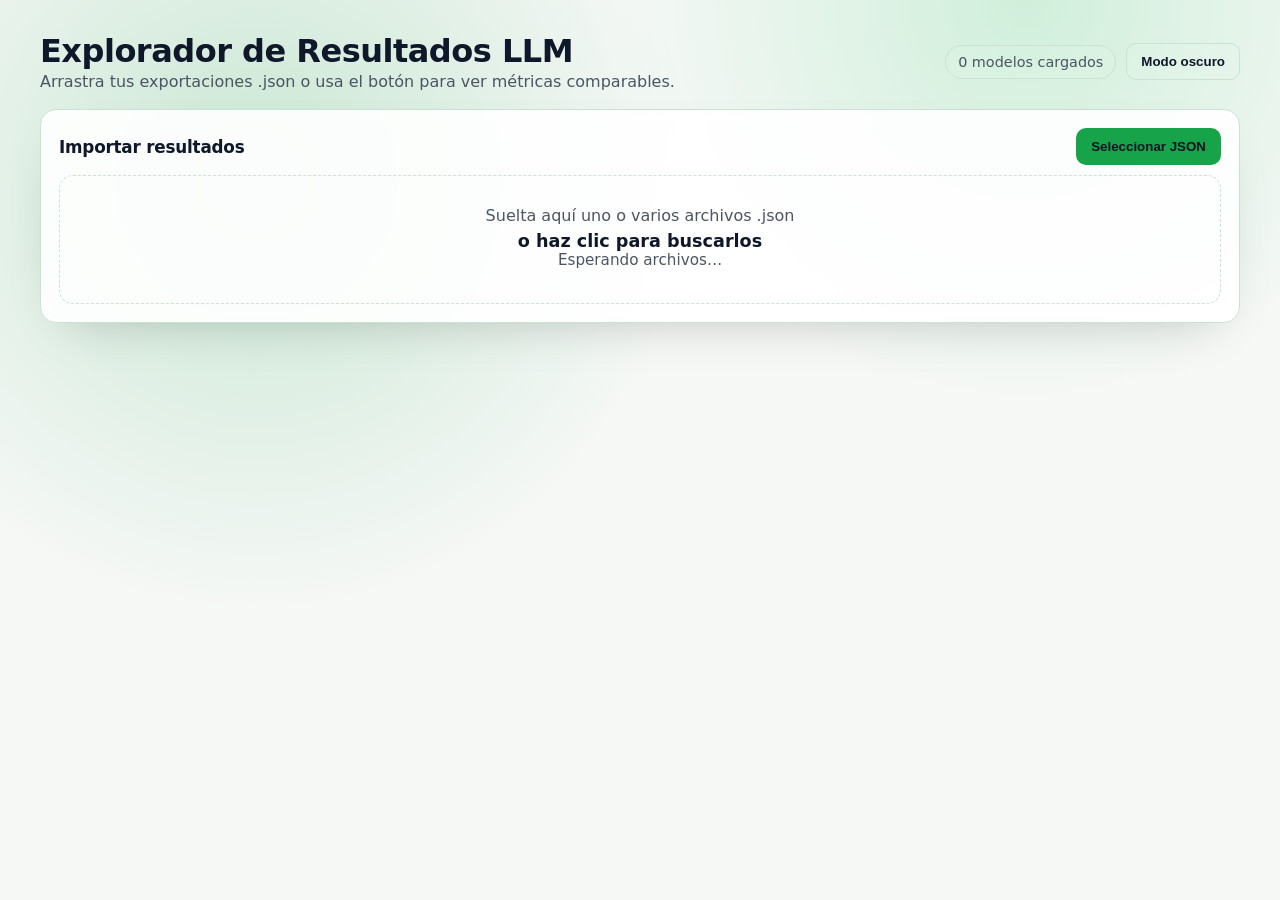
==== index.html @ f01098ad "Added webpage with basic diagrams" ====
<!DOCTYPE html>
<html lang="es">
<head>
    <meta charset="UTF-8">
    <meta name="viewport" content="width=device-width, initial-scale=1.0">
    <title>Explorador de Resultados LLM</title>
    <style>
        :root {
            /* Light mode (default) */
            --bg: #f6f8f6;
            --panel: rgba(255, 255, 255, 0.9);
            --border: #c9e2d2;
            --muted: #4b5563;
            --text: #0f172a;
            --accent: #16a34a;
            --accent-2: #22c55e;
            --card-1: linear-gradient(135deg, #16a34a 0%, #22c55e 100%);
            --card-2: linear-gradient(135deg, #0ea5e9 0%, #2563eb 100%);
            --card-3: linear-gradient(135deg, #f97316 0%, #ea580c 100%);
            --card-4: linear-gradient(135deg, #8b5cf6 0%, #6d28d9 100%);
            --shadow: 0 20px 50px -28px rgba(0,0,0,0.25);
        }

        body[data-theme="dark"] {
            --bg: #0b1224;
            --panel: rgba(17, 24, 39, 0.8);
            --border: #24304a;
            --muted: #94a3b8;
            --text: #e2e8f0;
            --accent: #22c55e;
            --accent-2: #166534;
            --card-1: linear-gradient(135deg, #166534 0%, #22c55e 100%);
            --card-2: linear-gradient(135deg, #16a34a 0%, #0f5132 100%);
            --card-3: linear-gradient(135deg, #ea580c 0%, #c2410c 100%);
            --card-4: linear-gradient(135deg, #8b5cf6 0%, #6d28d9 100%);
            --shadow: 0 20px 50px -28px rgba(0,0,0,0.8);
        }

        * { box-sizing: border-box; }

        body {
            margin: 0;
            font-family: "Inter", "Segoe UI", system-ui, -apple-system, sans-serif;
            background: radial-gradient(circle at 20% 20%, color-mix(in srgb, var(--accent) 20%, transparent), transparent 35%),
                        radial-gradient(circle at 80% 0%, color-mix(in srgb, var(--accent-2) 18%, transparent), transparent 30%),
                        var(--bg);
            color: var(--text);
            min-height: 100vh;
            padding: 32px 18px 48px;
            }

        .layout { max-width: 1200px; margin: 0 auto; }
        header { display: flex; align-items: center; justify-content: space-between; gap: 16px; flex-wrap: wrap; margin-bottom: 18px; }
        header h1 { margin: 0; font-weight: 700; letter-spacing: -0.5px; }
        header p { margin: 2px 0 0; color: var(--muted); }

        .pill {
            padding: 8px 12px;
            border-radius: 999px;
            border: 1px solid var(--border);
            background: rgba(255,255,255,0.04);
            color: var(--muted);
            font-size: 0.9rem;
        }

        .panel {
            background: var(--panel);
            border: 1px solid var(--border);
            border-radius: 16px;
            padding: 18px;
            box-shadow: var(--shadow);
            backdrop-filter: blur(6px);
        }

        #drop-zone {
            position: relative;
            border: 1.5px dashed var(--border);
            border-radius: 14px;
            padding: 30px;
            text-align: center;
            transition: all 0.2s ease;
            cursor: pointer;
            background: rgba(255, 255, 255, 0.02);
        }

        #drop-zone.dragover {
            border-color: var(--accent);
            background: color-mix(in srgb, var(--accent) 18%, transparent);
            transform: translateY(-1px);
        }

        .drop-text { font-size: 1rem; color: var(--muted); margin: 0; }
        .drop-title { margin: 6px 0 0; font-size: 1.1rem; font-weight: 600; }

        .actions { display: flex; gap: 10px; align-items: center; flex-wrap: wrap; }
        .btn {
            border: 1px solid var(--border);
            background: rgba(255,255,255,0.04);
            color: var(--text);
            padding: 10px 14px;
            border-radius: 10px;
            cursor: pointer;
            transition: all 0.2s ease;
            font-weight: 600;
        }
        .btn:hover { border-color: var(--accent); color: var(--accent); }
        .btn-primary {
            background: var(--accent);
            color: #0b1224;
            border: 1px solid transparent;
        }
        .btn-primary:hover {
            filter: brightness(0.96);
            color: #0b1224;
            border-color: var(--accent);
        }

        .grid {
            display: grid;
            gap: 12px;
            grid-template-columns: repeat(auto-fit, minmax(220px, 1fr));
            margin-bottom: 14px;
        }

        .metric-card {
            border-radius: 12px;
            padding: 14px 16px;
            color: #0b1224;
            min-height: 90px;
            display: flex;
            flex-direction: column;
            justify-content: space-between;
        }
        .metric-card small { opacity: 0.85; font-weight: 600; letter-spacing: 0.2px; }
        .metric-card .value { font-size: 1.6rem; font-weight: 800; margin-top: 4px; }

        .panel-heading { display: flex; align-items: center; justify-content: space-between; gap: 10px; margin-bottom: 10px; }
        .panel-heading h3 { margin: 0; font-size: 1.05rem; letter-spacing: -0.2px; }

        .status { min-height: 22px; color: var(--muted); font-size: 0.95rem; }
        .tag { color: var(--muted); font-size: 0.9rem; }

        #chart {
            margin-top: 6px;
            display: grid;
            gap: 10px;
        }

        .bar {
            background: rgba(255,255,255,0.04);
            border: 1px solid var(--border);
            border-radius: 10px;
            padding: 10px;
        }
        .bar-label { display: flex; justify-content: space-between; align-items: center; margin-bottom: 6px; font-weight: 600; }
        .bar-label small { color: var(--muted); font-weight: 500; }
        .bar-track {
            background: rgba(255, 255, 255, 0.06);
            height: 12px;
            border-radius: 999px;
            overflow: hidden;
        }
        .bar-fill {
            height: 100%;
            border-radius: 999px;
            background: linear-gradient(90deg, var(--accent), var(--accent-2));
            width: 0;
            transition: width 0.3s ease;
        }

        /* Radar visuals */
        #radar-canvas {
            width: 100%;
            height: auto;
            display: block;
            border-radius: 10px;
            border: 1px solid var(--border);
            background: rgba(255,255,255,0.02);
        }
        .legend {
            display: flex;
            flex-wrap: wrap;
            gap: 8px 12px;
            margin-top: 8px;
            color: var(--muted);
        }
        .legend-item {
            display: inline-flex;
            align-items: center;
            gap: 6px;
            font-size: 0.9rem;
        }
        .legend-swatch {
            width: 14px;
            height: 14px;
            border-radius: 4px;
            border: 1px solid var(--border);
        }

        @media (max-width: 900px) {
            #compare-wrapper { grid-template-columns: 1fr; }
        }

        table { width: 100%; border-collapse: collapse; margin-top: 8px; }
        thead { color: var(--muted); font-size: 0.9rem; letter-spacing: 0.3px; }
        th, td { padding: 12px 10px; border-bottom: 1px solid var(--border); }
        tbody tr:hover { background: rgba(255,255,255,0.03); }
        td strong { display: block; }
        .file-name { color: var(--muted); font-size: 0.85rem; }
        .badge {
            display: inline-flex;
            align-items: center;
            gap: 6px;
            padding: 6px 8px;
            border-radius: 8px;
            background: rgba(255,255,255,0.06);
            border: 1px solid var(--border);
            color: var(--text);
            font-size: 0.9rem;
        }

        @media (max-width: 800px) {
            header { flex-direction: column; align-items: flex-start; }
            .panel-heading { flex-direction: column; align-items: flex-start; }
        }
    </style>
</head>
<body data-theme="light">
    <div class="layout">
        <header>
            <div>
                <h1>Explorador de Resultados LLM</h1>
                <p>Arrastra tus exportaciones .json o usa el botón para ver métricas comparables.</p>
            </div>
            <div class="actions">
                <div class="pill" id="model-count">0 modelos cargados</div>
                <button class="btn" id="theme-toggle" aria-pressed="false">Modo oscuro</button>
            </div>
        </header>

        <div class="panel" id="uploader">
            <div class="panel-heading">
                <h3>Importar resultados</h3>
                <div class="actions">
                    <button class="btn-primary btn" id="open-picker">Seleccionar JSON</button>
                    <input type="file" id="file-input" accept=".json" multiple style="display:none;">
                </div>
            </div>
            <div id="drop-zone">
                <p class="drop-text">Suelta aquí uno o varios archivos .json</p>
                <p class="drop-title">o haz clic para buscarlos</p>
                <div class="status" id="status">Esperando archivos…</div>
            </div>
        </div>

        <div class="grid" id="cards" style="display:none;">
            <div class="metric-card" style="background: var(--card-1);">
                <small>Velocidad media (tokens/s)</small>
                <div class="value" id="speed-card">0</div>
            </div>
            <div class="metric-card" style="background: var(--card-2);">
                <small>Energía por token (mW)</small>
                <div class="value" id="energy-card">0</div>
            </div>
            <div class="metric-card" style="background: var(--card-3);">
                <small>Score de calidad</small>
                <div class="value" id="quality-card">0</div>
            </div>
            <div class="metric-card" style="background: var(--card-4);">
                <small>CO₂ total (g)</small>
                <div class="value" id="co2-card">0</div>
            </div>
        </div>

        <div class="panel" id="radar-panel" style="display:none; margin-top: 14px;">
            <div class="panel-heading">
                <h3>Radar de métricas</h3>
                <span class="tag">Velocidad, calidad, energía, TTFT y CO₂ normalizados</span>
            </div>
            <canvas id="radar-canvas"></canvas>
            <div class="legend" id="radar-legend"></div>
        </div>

        <div class="panel" id="chart-panel" style="display:none; margin-top: 14px;">
            <div class="panel-heading">
                <h3>Comparativa rápida</h3>
                <div>
                    <label class="tag" for="metric-select">Métrica</label>
                    <select id="metric-select" class="btn">
                        <option value="tps">Tokens por segundo</option>
                        <option value="eval">Score de calidad</option>
                        <option value="wpt">mW por token</option>
                        <option value="ttft">Tiempo al primer token</option>
                    </select>
                </div>
            </div>
            <div id="chart"></div>
        </div>


        <div class="panel" id="table-panel" style="display:none; margin-top: 14px;">
            <div class="panel-heading">
                <h3>Tabla de modelos</h3>
                <span class="tag" id="table-hint">Ordenados por velocidad</span>
            </div>
            <div style="overflow-x:auto;">
                <table>
                    <thead>
                        <tr>
                            <th>Modelo</th>
                            <th>Velocidad</th>
                            <th>Energía</th>
                            <th>Calidad</th>
                            <th>CO₂</th>
                        </tr>
                    </thead>
                    <tbody id="table-body"></tbody>
                </table>
            </div>
        </div>
    </div>

    <script>
        const state = {
            models: [],
            seen: new Set()
        };

        const themeToggle = document.getElementById("theme-toggle");
        const dropZone = document.getElementById("drop-zone");
        const fileInput = document.getElementById("file-input");
        const status = document.getElementById("status");
        const modelCount = document.getElementById("model-count");
        const chartPanel = document.getElementById("chart-panel");
        const tablePanel = document.getElementById("table-panel");
        const radarPanel = document.getElementById("radar-panel");
        const radarCanvas = document.getElementById("radar-canvas");
        const radarLegend = document.getElementById("radar-legend");
        const cards = document.getElementById("cards");

        const speedCard = document.getElementById("speed-card");
        const energyCard = document.getElementById("energy-card");
        const qualityCard = document.getElementById("quality-card");
        const co2Card = document.getElementById("co2-card");

        const THEME_KEY = "results_viewer_theme";

        document.getElementById("open-picker").addEventListener("click", () => fileInput.click());
        document.getElementById("metric-select").addEventListener("change", () => renderChart());
        themeToggle.addEventListener("click", () => {
            const current = document.body.getAttribute("data-theme") || "light";
            const next = current === "dark" ? "light" : "dark";
            setTheme(next);
        });

        initializeTheme();

        fileInput.addEventListener("change", (e) => handleFiles([...e.target.files]));

        ["dragenter", "dragover"].forEach(evt => {
            dropZone.addEventListener(evt, (e) => {
                e.preventDefault();
                e.stopPropagation();
                dropZone.classList.add("dragover");
            });
        });
        ["dragleave", "drop"].forEach(evt => {
            dropZone.addEventListener(evt, (e) => {
                e.preventDefault();
                e.stopPropagation();
                dropZone.classList.remove("dragover");
            });
        });
        dropZone.addEventListener("drop", (e) => {
            const files = [...e.dataTransfer.files].filter(f => f.name.toLowerCase().endsWith(".json"));
            handleFiles(files);
        });
        dropZone.addEventListener("click", () => fileInput.click());

        function initializeTheme() {
            const stored = localStorage.getItem(THEME_KEY);
            setTheme(stored || "light");
        }

        function setTheme(theme) {
            document.body.setAttribute("data-theme", theme);
            localStorage.setItem(THEME_KEY, theme);
            const dark = theme === "dark";
            themeToggle.textContent = dark ? "Modo claro" : "Modo oscuro";
            themeToggle.setAttribute("aria-pressed", dark ? "true" : "false");
        }

        function handleFiles(files) {
            if (!files.length) {
                status.textContent = "No se detectaron archivos .json.";
                return;
            }
            status.textContent = `Procesando ${files.length} archivo(s)…`;
            files.forEach(file => {
                const reader = new FileReader();
                reader.onload = (e) => {
                    ingestContent(e.target.result, file.name);
                    finalizeRender();
                };
                reader.onerror = () => status.textContent = `No pude leer ${file.name}`;
                reader.readAsText(file);
            });
        }

        function ingestContent(text, filename) {
            if (state.seen.has(filename)) return;
            try {
                const parsed = JSON.parse(text);
                if (!parsed.payload || !parsed.payload.metrics) throw new Error("Formato sin payload.metrics");
                const metrics = parsed.payload.metrics;
                const info = parsed.payload.run_info || {};

                const record = {
                    model: info.model || filename.replace(".json", ""),
                    filename,
                    disciplines: info.disciplines || [],
                    scores: metrics.evaluation_scores || [],
                    speed: mean(metrics.tokens_per_second),
                    wpt: mean(metrics.w_per_token) * 1000, // pasar a mW
                    eval: mean(metrics.evaluation_scores),
                    ttft: mean(metrics.ttft),
                    co2: sum(metrics.co2e_g_total),
                    raw: parsed
                };

                state.models.push(record);
                state.seen.add(filename);
            } catch (err) {
                console.error(`Error en ${filename}:`, err);
            }
        }

        function finalizeRender() {
            if (!state.models.length) return;
            state.models.sort((a, b) => b.speed - a.speed);
            renderSummary();
            renderChart();
            renderRadarChart();
            renderTable();
            modelCount.textContent = `${state.models.length} modelo(s) cargado(s)`;
            status.textContent = "Listo. Puedes añadir más archivos si quieres.";
            radarPanel.style.display = "block";
            chartPanel.style.display = "block";
            tablePanel.style.display = "block";
            cards.style.display = "grid";
        }

        function renderSummary() {
            const total = state.models.length;
            const speedAvg = average(state.models.map(m => m.speed));
            const wptAvg = average(state.models.map(m => m.wpt));
            const evalAvg = average(state.models.map(m => m.eval));
            const co2Total = state.models.reduce((acc, m) => acc + (m.co2 || 0), 0);

            speedCard.textContent = speedAvg.toFixed(2);
            energyCard.textContent = wptAvg.toFixed(2);
            qualityCard.textContent = evalAvg.toFixed(2);
            co2Card.textContent = co2Total.toFixed(2);
        }

        function renderChart() {
            const metric = document.getElementById("metric-select").value;
            const chart = document.getElementById("chart");
            chart.innerHTML = "";
            if (!state.models.length) return;

            const mapKey = {
                tps: { label: "tokens/s", key: "speed" },
                eval: { label: "score", key: "eval" },
                wpt: { label: "mW/token", key: "wpt" },
                ttft: { label: "s", key: "ttft", invert: true }
            }[metric];

            const values = state.models.map(m => m[mapKey.key] || 0);
            const max = Math.max(...values, 1);

            state.models.forEach((m) => {
                const value = m[mapKey.key] || 0;
                const bar = document.createElement("div");
                bar.className = "bar";

                const label = document.createElement("div");
                label.className = "bar-label";
                label.innerHTML = `<span>${m.model}</span><small>${value.toFixed(2)} ${mapKey.label}</small>`;

                const track = document.createElement("div");
                track.className = "bar-track";
                const fill = document.createElement("div");
                fill.className = "bar-fill";

                const pct = mapKey.invert ? (1 - value / max) * 100 : (value / max) * 100;
                fill.style.width = `${Math.max(6, Math.min(100, pct))}%`;

                track.appendChild(fill);
                bar.appendChild(label);
                bar.appendChild(track);
                chart.appendChild(bar);
            });
        }

        function renderRadarChart() {
            radarLegend.innerHTML = "";
            const topN = [...state.models].sort((a, b) => (b.eval || 0) - (a.eval || 0)).slice(0, 6);
            if (!topN.length) return;

            const metrics = [
                { key: "speed", label: "Velocidad", better: "high" },
                { key: "eval", label: "Calidad", better: "high" },
                { key: "wpt", label: "Energía", better: "low" },
                { key: "ttft", label: "TTFT", better: "low" },
                { key: "co2", label: "CO₂", better: "low" }
            ];

            const axes = metrics.map(m => m.label);

            const axisRanges = {};
            metrics.forEach(m => {
                const values = topN.map(model => model[m.key] ?? 0);
                const min = Math.min(...values, 0);
                const max = Math.max(...values, 1);
                axisRanges[m.key] = { min, max };
            });

            const dpr = window.devicePixelRatio || 1;
            const size = 420;
            const center = size / 2;
            const radius = size * 0.36;
            const angleStep = (Math.PI * 2) / axes.length;

            radarCanvas.width = size * dpr;
            radarCanvas.height = size * dpr;
            radarCanvas.style.width = `${size}px`;
            radarCanvas.style.height = `${size}px`;
            const ctx = radarCanvas.getContext("2d");
            ctx.scale(dpr, dpr);
            ctx.clearRect(0, 0, size, size);
            ctx.font = "12px 'Inter', 'Segoe UI', sans-serif";
            ctx.textBaseline = "middle";

            const gridColor = getComputedStyle(document.body).getPropertyValue("--border") || "#e5e7eb";
            ctx.strokeStyle = gridColor;
            ctx.fillStyle = "transparent";

            // grid rings
            [0.25, 0.5, 0.75, 1].forEach(f => {
                ctx.beginPath();
                ctx.arc(center, center, radius * f, 0, Math.PI * 2);
                ctx.stroke();
            });

            // axis labels
            ctx.fillStyle = getComputedStyle(document.body).getPropertyValue("--muted") || "#6b7280";
            axes.forEach((axis, i) => {
                const angle = -Math.PI / 2 + i * angleStep;
                const x = center + Math.cos(angle) * (radius + 18);
                const y = center + Math.sin(angle) * (radius + 18);
                ctx.textAlign = x > center ? "left" : x < center ? "right" : "center";
                ctx.fillText(axis, x, y);
            });

            const palette = ["#22c55e","#16a34a","#0ea5e9","#f59e0b","#a855f7","#ef4444"];

            topN.forEach((model, idx) => {
                const color = palette[idx % palette.length];
                const points = metrics.map((metric, i) => {
                    const val = model[metric.key] ?? 0;
                    const range = axisRanges[metric.key];
                    const safeRange = (range.max - range.min) || 1;
                    const raw = (val - range.min) / safeRange;
                    const score = metric.better === "low" ? 1 - raw : raw;
                    const norm = Math.min(1, Math.max(0, score));
                    const angle = -Math.PI / 2 + i * angleStep;
                    return {
                        x: center + Math.cos(angle) * radius * norm,
                        y: center + Math.sin(angle) * radius * norm
                    };
                });

                ctx.beginPath();
                points.forEach((p, i) => {
                    if (i === 0) ctx.moveTo(p.x, p.y);
                    else ctx.lineTo(p.x, p.y);
                });
                ctx.closePath();
                ctx.strokeStyle = color;
                ctx.lineWidth = 2;
                ctx.stroke();

                ctx.fillStyle = color + "22";
                ctx.fill();

                ctx.fillStyle = color;
                points.forEach(p => {
                    ctx.beginPath();
                    ctx.arc(p.x, p.y, 3, 0, Math.PI * 2);
                    ctx.fill();
                });

                const item = document.createElement("div");
                item.className = "legend-item";
                item.innerHTML = `<span class="legend-swatch" style="background:${color};"></span>${model.model}`;
                radarLegend.appendChild(item);
            });
        }

        function renderTable() {
            const tbody = document.getElementById("table-body");
            tbody.innerHTML = "";
            state.models.forEach(m => {
                const tr = document.createElement("tr");
                tr.innerHTML = `
                    <td><strong>${m.model}</strong><span class="file-name">${m.filename}</span></td>
                    <td>${m.speed.toFixed(2)} <span class="tag">tokens/s</span></td>
                    <td>${m.wpt.toFixed(2)} <span class="tag">mW/token</span></td>
                    <td>${m.eval.toFixed(2)} <span class="tag">score</span></td>
                    <td>${m.co2.toFixed(2)} <span class="tag">g</span></td>
                `;
                tbody.appendChild(tr);
            });
        }

        function mean(arr) {
            const flat = flatten(arr);
            if (!flat.length) return 0;
            const total = flat.reduce((acc, v) => acc + (Number(v) || 0), 0);
            return total / flat.length;
        }

        function sum(arr) {
            return flatten(arr).reduce((acc, v) => acc + (Number(v) || 0), 0);
        }

        function average(arr) {
            if (!arr.length) return 0;
            const total = arr.reduce((acc, v) => acc + (Number(v) || 0), 0);
            return total / arr.length;
        }

        function stdDev(arr) {
            const vals = arr.map(Number).filter(v => Number.isFinite(v));
            if (vals.length === 0) return 0;
            const meanVal = vals.reduce((a, b) => a + b, 0) / vals.length;
            const variance = vals.reduce((a, b) => a + Math.pow(b - meanVal, 2), 0) / vals.length;
            return Math.sqrt(variance);
        }

        function flatten(value) {
            if (!Array.isArray(value)) return [];
            return value.flat(Infinity).filter(v => typeof v === "number");
        }

    </script>
</body>
</html>
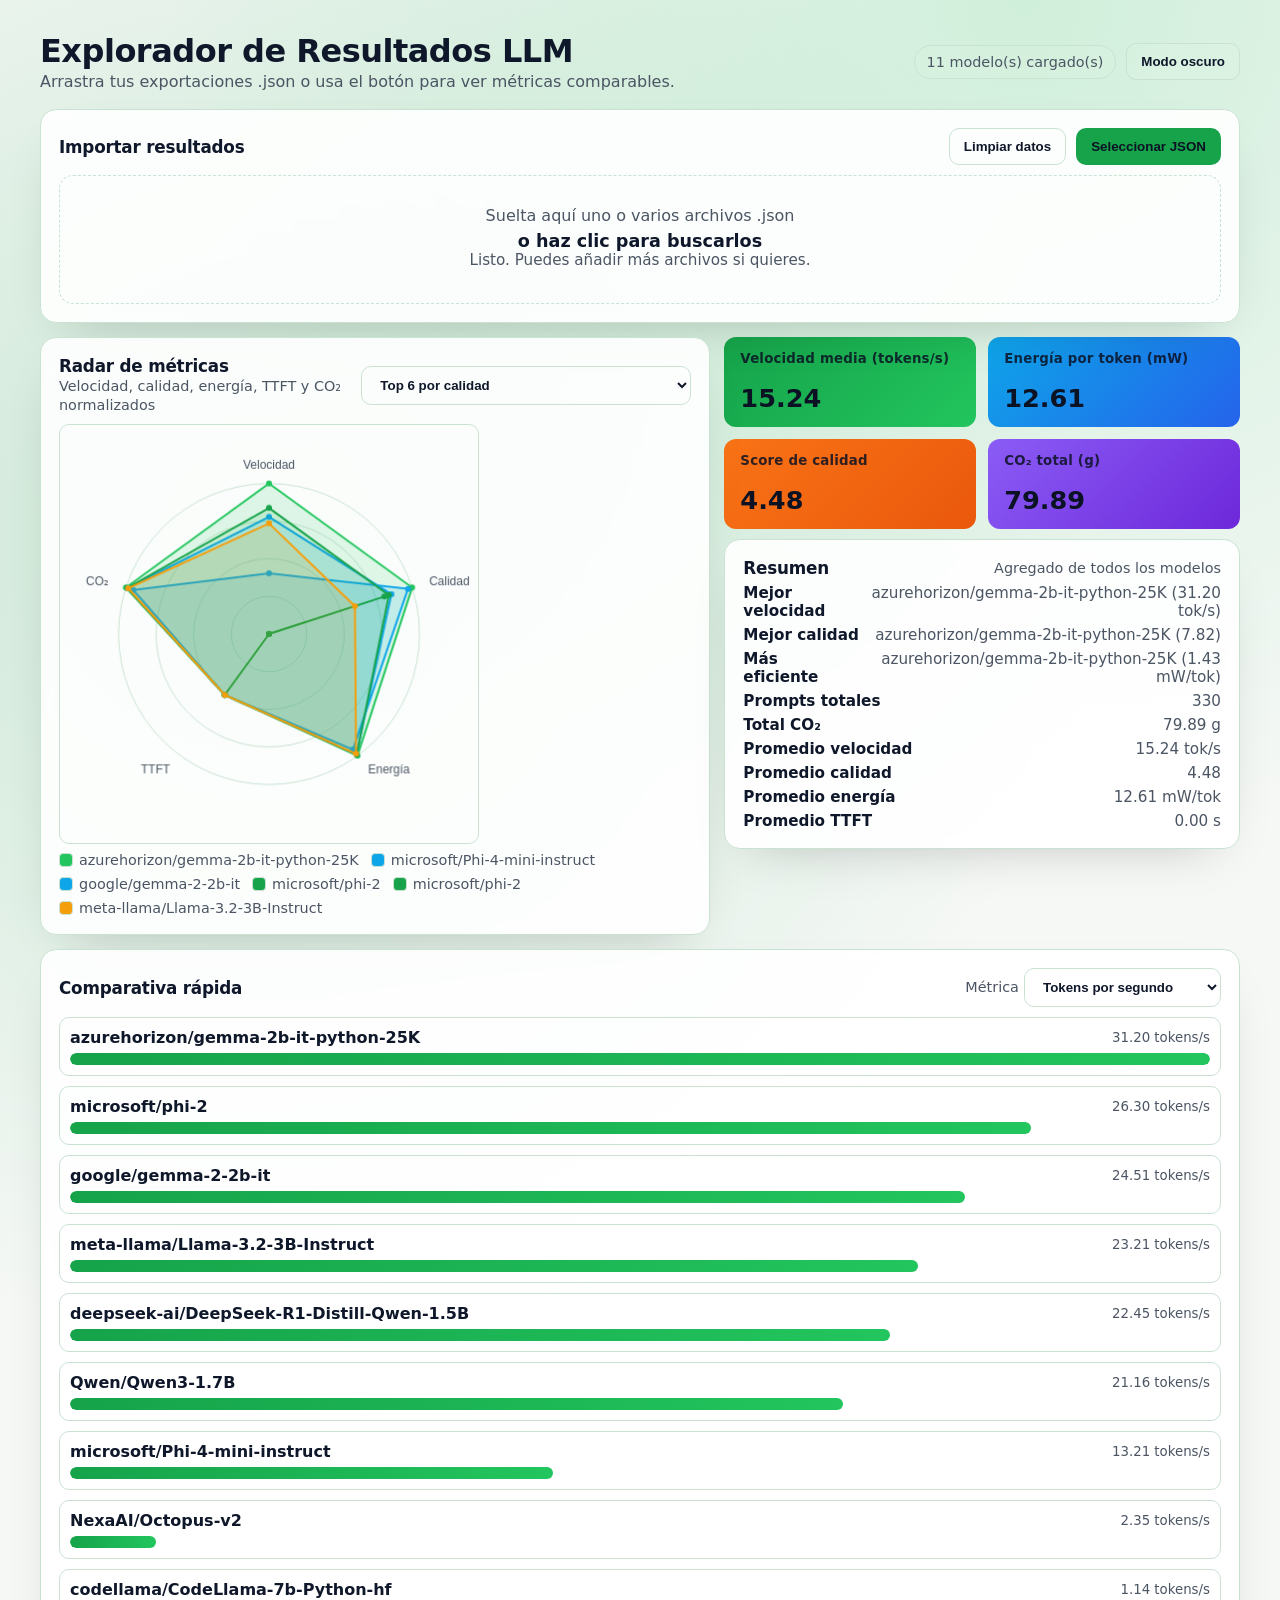
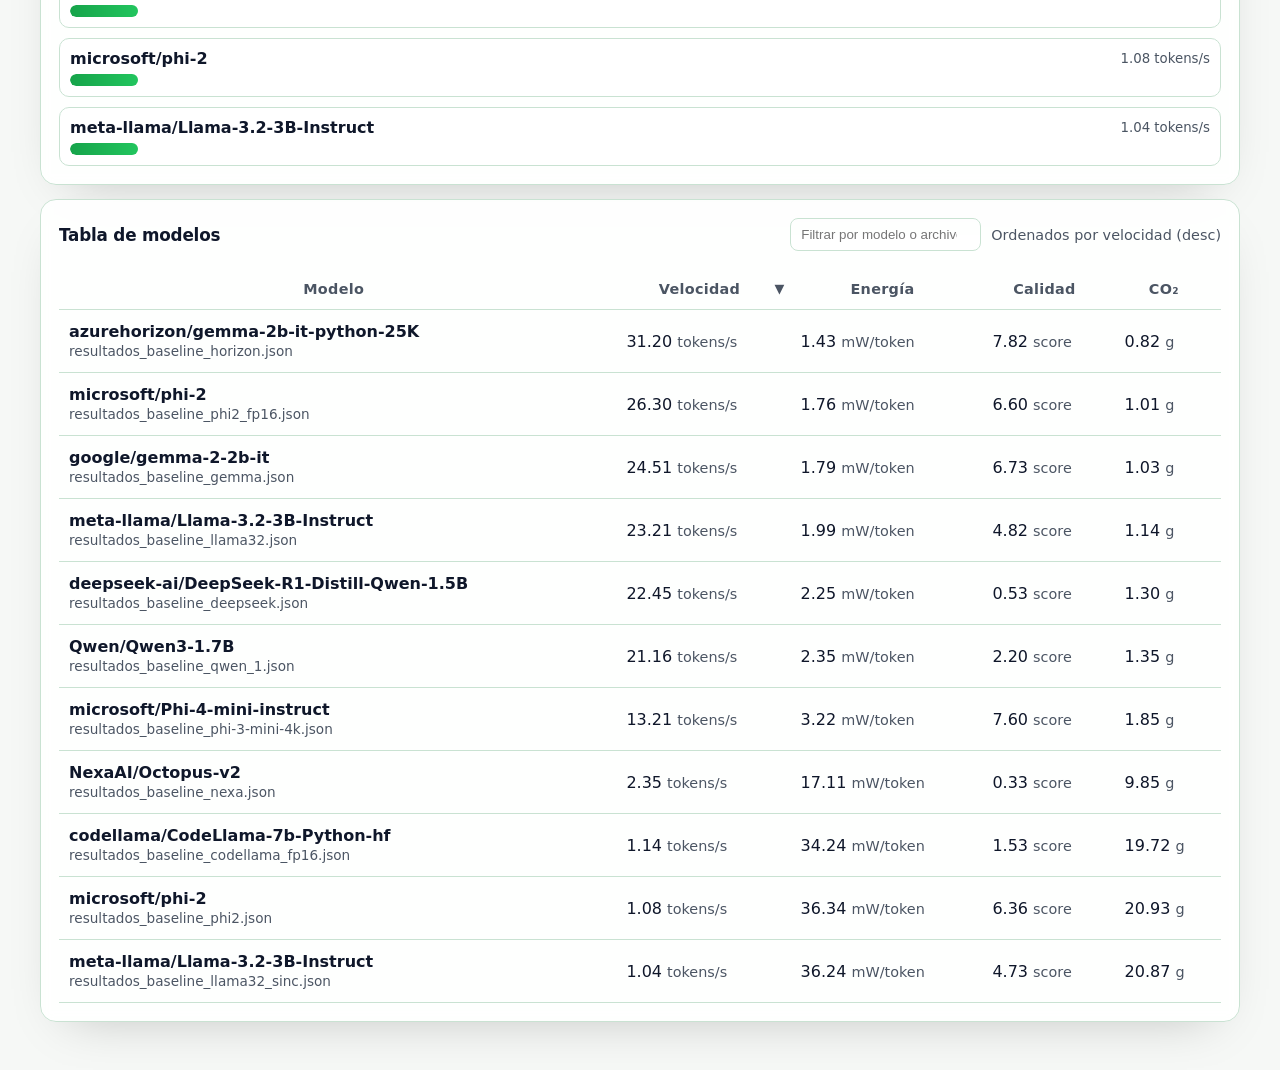
==== commit 5e93a6da: "Added radar" ====
--- a/index.html
+++ b/index.html
@@ -119,7 +119,6 @@
             display: grid;
             gap: 12px;
             grid-template-columns: repeat(auto-fit, minmax(220px, 1fr));
-            margin-bottom: 14px;
         }
 
         .metric-card {
@@ -197,8 +196,21 @@
             border: 1px solid var(--border);
         }
 
+        /* Summary layout */
+        #summary-row {
+            display: grid;
+            grid-template-columns: 1.3fr 1fr;
+            gap: 14px;
+            align-items: stretch;
+        }
+        .cards-col { display: flex; flex-direction: column; gap: 10px; }
+        .info-list { list-style: none; padding: 0; margin: 0; display: grid; gap: 6px; }
+        .info-list li { font-size: 0.95rem; color: var(--muted); display: flex; justify-content: space-between; gap: 8px; }
+        .info-key { color: var(--text); font-weight: 600; }
+        .info-val { text-align: right; }
+
         @media (max-width: 900px) {
-            #compare-wrapper { grid-template-columns: 1fr; }
+            #summary-row { grid-template-columns: 1fr; }
         }
 
         table { width: 100%; border-collapse: collapse; margin-top: 8px; }
@@ -219,6 +231,33 @@
             font-size: 0.9rem;
         }
 
+        .table-controls {
+            display: flex;
+            flex-wrap: wrap;
+            gap: 10px;
+            align-items: center;
+        }
+        .input {
+            padding: 8px 10px;
+            border-radius: 8px;
+            border: 1px solid var(--border);
+            background: rgba(255,255,255,0.04);
+            color: var(--text);
+        }
+        .sortable {
+            cursor: pointer;
+            user-select: none;
+            position: relative;
+            padding-right: 18px;
+        }
+        .sortable::after {
+            content: attr(data-sort-icon);
+            position: absolute;
+            right: 6px;
+            color: var(--muted);
+            font-size: 0.8rem;
+        }
+
         @media (max-width: 800px) {
             header { flex-direction: column; align-items: flex-start; }
             .panel-heading { flex-direction: column; align-items: flex-start; }
@@ -242,6 +281,7 @@
             <div class="panel-heading">
                 <h3>Importar resultados</h3>
                 <div class="actions">
+                    <button class="btn" id="clear-data">Limpiar datos</button>
                     <button class="btn-primary btn" id="open-picker">Seleccionar JSON</button>
                     <input type="file" id="file-input" accept=".json" multiple style="display:none;">
                 </div>
@@ -253,32 +293,48 @@
             </div>
         </div>
 
-        <div class="grid" id="cards" style="display:none;">
-            <div class="metric-card" style="background: var(--card-1);">
-                <small>Velocidad media (tokens/s)</small>
-                <div class="value" id="speed-card">0</div>
+        <div id="summary-row" style="margin-top:14px;">
+            <div class="panel" id="radar-panel" style="display:none;">
+                <div class="panel-heading">
+                    <div>
+                        <h3>Radar de métricas</h3>
+                        <span class="tag">Velocidad, calidad, energía, TTFT y CO₂ normalizados</span>
+                    </div>
+                    <select id="radar-select" class="btn" aria-label="Seleccionar modelo para radar">
+                        <option value="__auto__">Top 6 por calidad</option>
+                    </select>
+                </div>
+                <canvas id="radar-canvas"></canvas>
+                <div class="legend" id="radar-legend"></div>
             </div>
-            <div class="metric-card" style="background: var(--card-2);">
-                <small>Energía por token (mW)</small>
-                <div class="value" id="energy-card">0</div>
+
+            <div class="cards-col" id="cards" style="display:none;">
+                <div class="grid">
+                    <div class="metric-card" style="background: var(--card-1);">
+                        <small>Velocidad media (tokens/s)</small>
+                        <div class="value" id="speed-card">0</div>
+                    </div>
+                    <div class="metric-card" style="background: var(--card-2);">
+                        <small>Energía por token (mW)</small>
+                        <div class="value" id="energy-card">0</div>
+                    </div>
+                    <div class="metric-card" style="background: var(--card-3);">
+                        <small>Score de calidad</small>
+                        <div class="value" id="quality-card">0</div>
+                    </div>
+                    <div class="metric-card" style="background: var(--card-4);">
+                        <small>CO₂ total (g)</small>
+                        <div class="value" id="co2-card">0</div>
+                    </div>
+                </div>
+                <div class="panel" id="info-panel">
+                    <div class="panel-heading" style="margin-bottom:6px;">
+                        <h3 id="info-title" style="margin:0;">Resumen</h3>
+                        <span class="tag" id="info-subtitle">Agregado de todos los modelos</span>
+                    </div>
+                    <ul class="info-list" id="info-list"></ul>
+                </div>
             </div>
-            <div class="metric-card" style="background: var(--card-3);">
-                <small>Score de calidad</small>
-                <div class="value" id="quality-card">0</div>
-            </div>
-            <div class="metric-card" style="background: var(--card-4);">
-                <small>CO₂ total (g)</small>
-                <div class="value" id="co2-card">0</div>
-            </div>
-        </div>
-
-        <div class="panel" id="radar-panel" style="display:none; margin-top: 14px;">
-            <div class="panel-heading">
-                <h3>Radar de métricas</h3>
-                <span class="tag">Velocidad, calidad, energía, TTFT y CO₂ normalizados</span>
-            </div>
-            <canvas id="radar-canvas"></canvas>
-            <div class="legend" id="radar-legend"></div>
         </div>
 
         <div class="panel" id="chart-panel" style="display:none; margin-top: 14px;">
@@ -301,17 +357,20 @@
         <div class="panel" id="table-panel" style="display:none; margin-top: 14px;">
             <div class="panel-heading">
                 <h3>Tabla de modelos</h3>
-                <span class="tag" id="table-hint">Ordenados por velocidad</span>
+                <div class="table-controls">
+                    <input class="input" id="table-filter" type="search" placeholder="Filtrar por modelo o archivo">
+                    <span class="tag" id="table-hint">Click en encabezados para ordenar</span>
+                </div>
             </div>
             <div style="overflow-x:auto;">
                 <table>
                     <thead>
                         <tr>
-                            <th>Modelo</th>
-                            <th>Velocidad</th>
-                            <th>Energía</th>
-                            <th>Calidad</th>
-                            <th>CO₂</th>
+                            <th class="sortable" data-key="model" data-sort-icon="">Modelo</th>
+                            <th class="sortable" data-key="speed" data-sort-icon="">Velocidad</th>
+                            <th class="sortable" data-key="wpt" data-sort-icon="">Energía</th>
+                            <th class="sortable" data-key="eval" data-sort-icon="">Calidad</th>
+                            <th class="sortable" data-key="co2" data-sort-icon="">CO₂</th>
                         </tr>
                     </thead>
                     <tbody id="table-body"></tbody>
@@ -323,8 +382,24 @@
     <script>
         const state = {
             models: [],
-            seen: new Set()
+            seen: new Set(),
+            byFile: {},
+            colorMap: {},
+            activeModel: null
         };
+        const defaultFiles = [
+            "resultados_baseline_codellama_fp16.json",
+            "resultados_baseline_deepseek.json",
+            "resultados_baseline_gemma.json",
+            "resultados_baseline_horizon.json",
+            "resultados_baseline_llama32.json",
+            "resultados_baseline_llama32_sinc.json",
+            "resultados_baseline_nexa.json",
+            "resultados_baseline_phi2_fp16.json",
+            "resultados_baseline_phi2.json",
+            "resultados_baseline_phi-3-mini-4k.json",
+            "resultados_baseline_qwen_1.json"
+        ];
 
         const themeToggle = document.getElementById("theme-toggle");
         const dropZone = document.getElementById("drop-zone");
@@ -336,7 +411,14 @@
         const radarPanel = document.getElementById("radar-panel");
         const radarCanvas = document.getElementById("radar-canvas");
         const radarLegend = document.getElementById("radar-legend");
+        const radarSelect = document.getElementById("radar-select");
         const cards = document.getElementById("cards");
+        const infoTitle = document.getElementById("info-title");
+        const infoSubtitle = document.getElementById("info-subtitle");
+        const infoList = document.getElementById("info-list");
+        const tableFilter = document.getElementById("table-filter");
+        const tableHeaders = Array.from(document.querySelectorAll("th.sortable"));
+        const clearBtn = document.getElementById("clear-data");
 
         const speedCard = document.getElementById("speed-card");
         const energyCard = document.getElementById("energy-card");
@@ -344,9 +426,35 @@
         const co2Card = document.getElementById("co2-card");
 
         const THEME_KEY = "results_viewer_theme";
+        const tableSort = { key: "speed", dir: "desc" };
+        let filterText = "";
 
         document.getElementById("open-picker").addEventListener("click", () => fileInput.click());
         document.getElementById("metric-select").addEventListener("change", () => renderChart());
+        radarSelect.addEventListener("change", () => {
+            const val = radarSelect.value;
+            state.activeModel = val === "__auto__" ? null : val;
+            renderRadarChart();
+            renderSummary();
+        });
+        clearBtn.addEventListener("click", () => clearAll());
+        tableFilter.addEventListener("input", (e) => {
+            filterText = e.target.value.toLowerCase();
+            renderTable();
+        });
+        tableHeaders.forEach(th => {
+            th.addEventListener("click", () => {
+                const key = th.dataset.key;
+                if (tableSort.key === key) {
+                    tableSort.dir = tableSort.dir === "asc" ? "desc" : "asc";
+                } else {
+                    tableSort.key = key;
+                    tableSort.dir = key === "model" ? "asc" : "desc";
+                }
+                updateSortIcons();
+                renderTable();
+            });
+        });
         themeToggle.addEventListener("click", () => {
             const current = document.body.getAttribute("data-theme") || "light";
             const next = current === "dark" ? "light" : "dark";
@@ -354,6 +462,7 @@
         });
 
         initializeTheme();
+        loadDefaults(true);
 
         fileInput.addEventListener("change", (e) => handleFiles([...e.target.files]));
 
@@ -430,9 +539,34 @@
 
                 state.models.push(record);
                 state.seen.add(filename);
+                state.byFile[filename] = record;
             } catch (err) {
                 console.error(`Error en ${filename}:`, err);
             }
+        }
+
+        async function loadDefaults(isAuto = false) {
+            status.textContent = isAuto ? "Cargando resultados locales..." : "Cargando archivos...";
+            const fetches = defaultFiles.map(async (name) => {
+                if (state.seen.has(name)) return null;
+                try {
+                    const res = await fetch(name);
+                    if (!res.ok) throw new Error(res.statusText);
+                    const text = await res.text();
+                    return { name, text };
+                } catch (e) {
+                    return null;
+                }
+            });
+            const results = await Promise.all(fetches);
+            const loaded = results.filter(Boolean);
+            if (!loaded.length && isAuto) {
+                status.textContent = "No se encontraron resultados locales.";
+                return;
+            }
+            loaded.forEach(f => ingestContent(f.text, f.name));
+            if (loaded.length) finalizeRender();
+            else status.textContent = "No se cargaron archivos.";
         }
 
         function finalizeRender() {
@@ -440,27 +574,64 @@
             state.models.sort((a, b) => b.speed - a.speed);
             renderSummary();
             renderChart();
+            populateRadarSelect();
+            assignColors();
             renderRadarChart();
             renderTable();
+            updateInfoPanel();
             modelCount.textContent = `${state.models.length} modelo(s) cargado(s)`;
             status.textContent = "Listo. Puedes añadir más archivos si quieres.";
             radarPanel.style.display = "block";
             chartPanel.style.display = "block";
             tablePanel.style.display = "block";
-            cards.style.display = "grid";
+            cards.style.display = "flex";
         }
 
         function renderSummary() {
             const total = state.models.length;
-            const speedAvg = average(state.models.map(m => m.speed));
-            const wptAvg = average(state.models.map(m => m.wpt));
-            const evalAvg = average(state.models.map(m => m.eval));
-            const co2Total = state.models.reduce((acc, m) => acc + (m.co2 || 0), 0);
-
-            speedCard.textContent = speedAvg.toFixed(2);
-            energyCard.textContent = wptAvg.toFixed(2);
-            qualityCard.textContent = evalAvg.toFixed(2);
-            co2Card.textContent = co2Total.toFixed(2);
+            const active = state.activeModel ? state.byFile[state.activeModel] : null;
+
+            if (active) {
+                speedCard.textContent = (active.speed ?? 0).toFixed(2);
+                energyCard.textContent = (active.wpt ?? 0).toFixed(2);
+                qualityCard.textContent = (active.eval ?? 0).toFixed(2);
+                co2Card.textContent = (active.co2 ?? 0).toFixed(2);
+            } else {
+                const speedAvg = average(state.models.map(m => m.speed));
+                const wptAvg = average(state.models.map(m => m.wpt));
+                const evalAvg = average(state.models.map(m => m.eval));
+                const co2Total = state.models.reduce((acc, m) => acc + (m.co2 || 0), 0);
+
+                speedCard.textContent = speedAvg.toFixed(2);
+                energyCard.textContent = wptAvg.toFixed(2);
+                qualityCard.textContent = evalAvg.toFixed(2);
+                co2Card.textContent = co2Total.toFixed(2);
+            }
+            updateInfoPanel();
+        }
+
+        function clearAll() {
+            state.models = [];
+            state.seen = new Set();
+            state.byFile = {};
+            state.colorMap = {};
+            state.activeModel = null;
+            radarSelect.innerHTML = '<option value="__auto__">Top 6 por calidad</option>';
+            document.getElementById("chart").innerHTML = "";
+            document.getElementById("table-body").innerHTML = "";
+            radarLegend.innerHTML = "";
+            infoList.innerHTML = "";
+            speedCard.textContent = "0";
+            energyCard.textContent = "0";
+            qualityCard.textContent = "0";
+            co2Card.textContent = "0";
+            status.textContent = "Datos limpiados. Sube nuevos archivos.";
+            modelCount.textContent = "0 modelos cargados";
+            radarPanel.style.display = "none";
+            chartPanel.style.display = "none";
+            tablePanel.style.display = "none";
+            cards.style.display = "none";
+            updateInfoPanel();
         }
 
         function renderChart() {
@@ -503,10 +674,49 @@
             });
         }
 
+        function populateRadarSelect() {
+            const current = radarSelect.value || "__auto__";
+            radarSelect.innerHTML = "";
+            const autoOpt = document.createElement("option");
+            autoOpt.value = "__auto__";
+            autoOpt.textContent = "Top 6 por calidad";
+            radarSelect.appendChild(autoOpt);
+
+            state.models.forEach(m => {
+                const opt = document.createElement("option");
+                opt.value = m.filename;
+                opt.textContent = m.model;
+                radarSelect.appendChild(opt);
+            });
+
+            const exists = Array.from(radarSelect.options).some(o => o.value === current);
+            const nextVal = exists ? current : "__auto__";
+            radarSelect.value = nextVal;
+            state.activeModel = nextVal === "__auto__" ? null : nextVal;
+        }
+
+        function assignColors() {
+            const palette = ["#22c55e","#16a34a","#0ea5e9","#f59e0b","#a855f7","#ef4444","#0ea5e9","#f472b6"];
+            state.models.forEach((m, idx) => {
+                if (!state.colorMap[m.filename]) {
+                    state.colorMap[m.filename] = palette[idx % palette.length];
+                }
+            });
+        }
+
         function renderRadarChart() {
             radarLegend.innerHTML = "";
-            const topN = [...state.models].sort((a, b) => (b.eval || 0) - (a.eval || 0)).slice(0, 6);
-            if (!topN.length) return;
+            const selected = radarSelect.value || "__auto__";
+            let modelsForRadar = null;
+
+            if (selected !== "__auto__") {
+                const picked = state.byFile[selected] || state.models.find(m => m.model === selected);
+                if (picked) modelsForRadar = [picked];
+            }
+            if (!modelsForRadar) {
+                modelsForRadar = [...state.models].sort((a, b) => (b.eval || 0) - (a.eval || 0)).slice(0, 6);
+            }
+            if (!modelsForRadar.length) return;
 
             const metrics = [
                 { key: "speed", label: "Velocidad", better: "high" },
@@ -520,10 +730,12 @@
 
             const axisRanges = {};
             metrics.forEach(m => {
-                const values = topN.map(model => model[m.key] ?? 0);
-                const min = Math.min(...values, 0);
-                const max = Math.max(...values, 1);
-                axisRanges[m.key] = { min, max };
+                // Use global ranges across all loaded models so a single-model view still scales meaningfully
+                const values = state.models.map(model => model[m.key]).filter(v => Number.isFinite(v));
+                const hasVals = values.length > 0;
+                const min = hasVals ? Math.min(...values) : 0;
+                const max = hasVals ? Math.max(...values) : 0;
+                axisRanges[m.key] = { min, max, flat: max === min };
             });
 
             const dpr = window.devicePixelRatio || 1;
@@ -563,16 +775,17 @@
                 ctx.fillText(axis, x, y);
             });
 
-            const palette = ["#22c55e","#16a34a","#0ea5e9","#f59e0b","#a855f7","#ef4444"];
-
-            topN.forEach((model, idx) => {
-                const color = palette[idx % palette.length];
+            modelsForRadar.forEach((model, idx) => {
+                const color = state.colorMap[model.filename] || "#22c55e";
                 const points = metrics.map((metric, i) => {
                     const val = model[metric.key] ?? 0;
                     const range = axisRanges[metric.key];
-                    const safeRange = (range.max - range.min) || 1;
+                    const flat = range.flat;
+                    const safeRange = flat ? 1 : (range.max - range.min) || 1;
                     const raw = (val - range.min) / safeRange;
-                    const score = metric.better === "low" ? 1 - raw : raw;
+                    const baseScore = metric.better === "low" ? 1 - raw : raw;
+                    // If all values are identical (e.g., TTFT = 0 everywhere), place the point in the middle
+                    const score = flat ? 0.5 : baseScore;
                     const norm = Math.min(1, Math.max(0, score));
                     const angle = -Math.PI / 2 + i * angleStep;
                     return {
@@ -604,6 +817,20 @@
                 const item = document.createElement("div");
                 item.className = "legend-item";
                 item.innerHTML = `<span class="legend-swatch" style="background:${color};"></span>${model.model}`;
+                item.dataset.file = model.filename;
+                item.style.cursor = "pointer";
+                item.addEventListener("click", () => {
+                    const target = item.dataset.file;
+                    if (state.activeModel === target) {
+                        state.activeModel = null;
+                        radarSelect.value = "__auto__";
+                    } else {
+                        state.activeModel = target;
+                        radarSelect.value = target;
+                    }
+                    renderRadarChart();
+                    renderSummary();
+                });
                 radarLegend.appendChild(item);
             });
         }
@@ -611,7 +838,28 @@
         function renderTable() {
             const tbody = document.getElementById("table-body");
             tbody.innerHTML = "";
-            state.models.forEach(m => {
+
+            let rows = [...state.models];
+
+            if (filterText) {
+                rows = rows.filter(m => {
+                    const haystack = `${m.model} ${m.filename}`.toLowerCase();
+                    return haystack.includes(filterText);
+                });
+            }
+
+            rows.sort((a, b) => {
+                const key = tableSort.key;
+                const dir = tableSort.dir === "asc" ? 1 : -1;
+                const va = a[key] ?? 0;
+                const vb = b[key] ?? 0;
+                if (typeof va === "string" || typeof vb === "string") {
+                    return va.toString().localeCompare(vb.toString()) * dir;
+                }
+                return (va - vb) * dir;
+            });
+
+            rows.forEach(m => {
                 const tr = document.createElement("tr");
                 tr.innerHTML = `
                     <td><strong>${m.model}</strong><span class="file-name">${m.filename}</span></td>
@@ -622,6 +870,88 @@
                 `;
                 tbody.appendChild(tr);
             });
+
+            updateSortIcons();
+        }
+
+        function updateSortIcons() {
+            tableHeaders.forEach(th => {
+                const key = th.dataset.key;
+                if (key === tableSort.key) {
+                    th.setAttribute("data-sort-icon", tableSort.dir === "asc" ? "▲" : "▼");
+                } else {
+                    th.setAttribute("data-sort-icon", "");
+                }
+            });
+            const hint = document.getElementById("table-hint");
+            const labelMap = { model: "modelo", speed: "velocidad", wpt: "energía", eval: "calidad", co2: "CO₂" };
+            const label = labelMap[tableSort.key] || tableSort.key;
+            hint.textContent = `Ordenados por ${label} (${tableSort.dir === "asc" ? "asc" : "desc"})`;
+        }
+
+        function updateInfoPanel() {
+            infoList.innerHTML = "";
+            const active = state.activeModel ? state.byFile[state.activeModel] : null;
+            if (active) {
+                infoTitle.textContent = active.model;
+                infoSubtitle.textContent = active.filename;
+                const info = active.raw?.payload?.run_info || {};
+                const gpu = (info.system_info?.gpus || [])[0];
+                const sys = info.system_info || {};
+                const rows = [
+                    ["Precisión", info.precision || "—"],
+                    ["Prompts", info.prompts_count != null ? info.prompts_count : "—"],
+                    ["Batch size", info.batch_size != null ? info.batch_size : "—"],
+                    ["Max tokens", info.max_new_tokens != null ? info.max_new_tokens : "—"],
+                    ["Idle power (W)", info.idle_power_w != null ? info.idle_power_w.toFixed(2) : "—"],
+                    ["TTFT medio (s)", (active.ttft ?? 0).toFixed(2)],
+                    ["CO₂ total (g)", (active.co2 ?? 0).toFixed(2)],
+                    ["Medidor", info.meter || "—"],
+                    ["GPU", gpu ? `${gpu.name} (${gpu.total_memory_gb ?? "?"}GB)` : "—"],
+                    ["GPU mem (alloc/res)", info.gpu_memory_allocated_mb && info.gpu_memory_reserved_mb
+                        ? `${info.gpu_memory_allocated_mb.toFixed(0)}/${info.gpu_memory_reserved_mb.toFixed(0)} MB` : "—"],
+                    ["RAM total", sys.total_ram_gb ? `${sys.total_ram_gb.toFixed(2)} GB` : "—"],
+                    ["CPU", sys.processor_model || "—"],
+                    ["OS", sys.os || "—"]
+                ];
+                rows.forEach(([k, v]) => {
+                    const li = document.createElement("li");
+                    li.innerHTML = `<span class="info-key">${k}</span><span class="info-val">${v}</span>`;
+                    infoList.appendChild(li);
+                });
+            } else {
+                infoTitle.textContent = "Resumen";
+                infoSubtitle.textContent = "Agregado de todos los modelos";
+                if (!state.models.length) return;
+                const bestSpeed = [...state.models].sort((a,b)=> (b.speed||0)-(a.speed||0))[0];
+                const bestEval = [...state.models].sort((a,b)=> (b.eval||0)-(a.eval||0))[0];
+                const bestEnergy = [...state.models].sort((a,b)=> (a.wpt||0)-(b.wpt||0))[0];
+                const avgTtft = average(state.models.map(m => m.ttft));
+                const avgWpt = average(state.models.map(m => m.wpt));
+                const avgSpeed = average(state.models.map(m => m.speed));
+                const avgEval = average(state.models.map(m => m.eval));
+                const totals = state.models.reduce((acc,m)=> {
+                    acc.co2 += m.co2 || 0;
+                    acc.prompts += (m.raw?.payload?.run_info?.prompts_count) || 0;
+                    return acc;
+                }, {co2:0, prompts:0});
+                const rows = [
+                    ["Mejor velocidad", bestSpeed ? `${bestSpeed.model} (${bestSpeed.speed.toFixed(2)} tok/s)` : "—"],
+                    ["Mejor calidad", bestEval ? `${bestEval.model} (${bestEval.eval.toFixed(2)})` : "—"],
+                    ["Más eficiente", bestEnergy ? `${bestEnergy.model} (${bestEnergy.wpt.toFixed(2)} mW/tok)` : "—"],
+                    ["Prompts totales", totals.prompts || "—"],
+                    ["Total CO₂", totals.co2.toFixed(2) + " g"],
+                    ["Promedio velocidad", `${avgSpeed.toFixed(2)} tok/s`],
+                    ["Promedio calidad", avgEval.toFixed(2)],
+                    ["Promedio energía", `${avgWpt.toFixed(2)} mW/tok`],
+                    ["Promedio TTFT", `${avgTtft.toFixed(2)} s`]
+                ];
+                rows.forEach(([k, v]) => {
+                    const li = document.createElement("li");
+                    li.innerHTML = `<span class="info-key">${k}</span><span class="info-val">${v}</span>`;
+                    infoList.appendChild(li);
+                });
+            }
         }
 
         function mean(arr) {
@@ -641,14 +971,6 @@
             return total / arr.length;
         }
 
-        function stdDev(arr) {
-            const vals = arr.map(Number).filter(v => Number.isFinite(v));
-            if (vals.length === 0) return 0;
-            const meanVal = vals.reduce((a, b) => a + b, 0) / vals.length;
-            const variance = vals.reduce((a, b) => a + Math.pow(b - meanVal, 2), 0) / vals.length;
-            return Math.sqrt(variance);
-        }
-
         function flatten(value) {
             if (!Array.isArray(value)) return [];
             return value.flat(Infinity).filter(v => typeof v === "number");
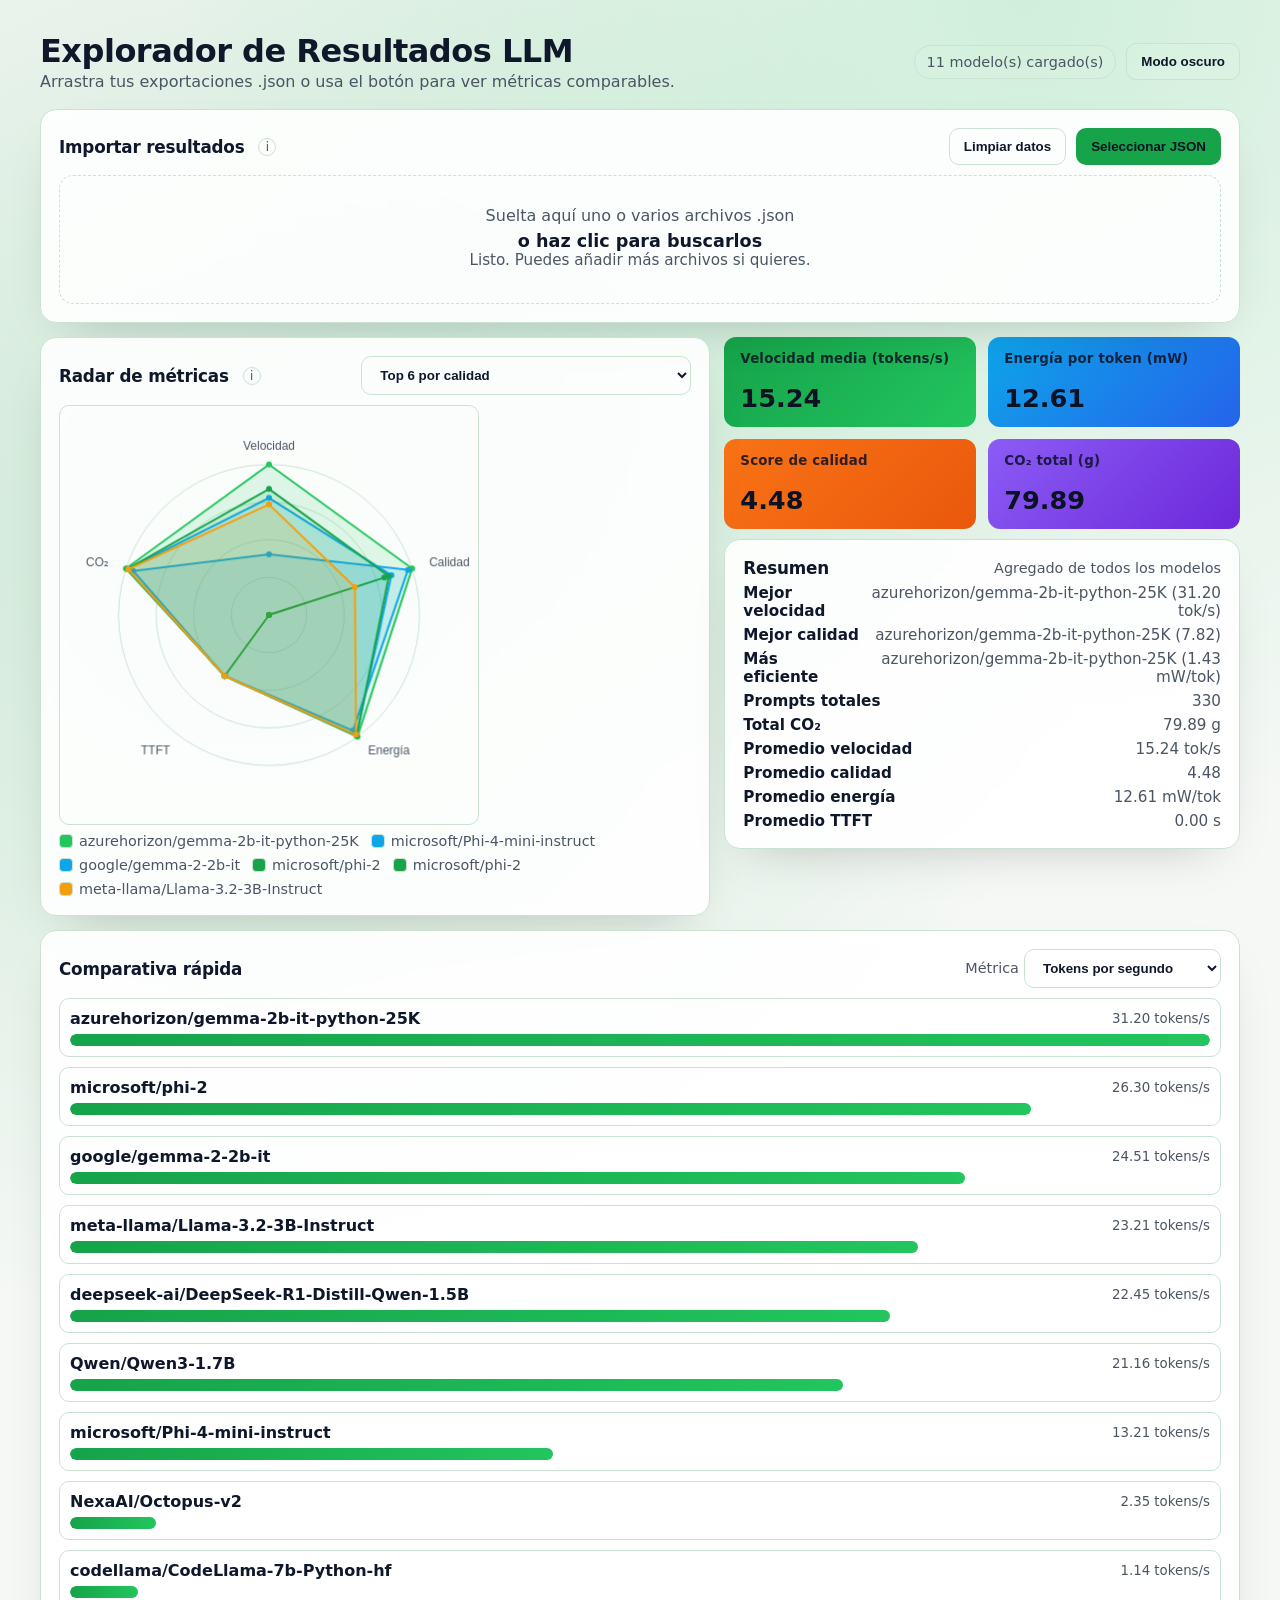
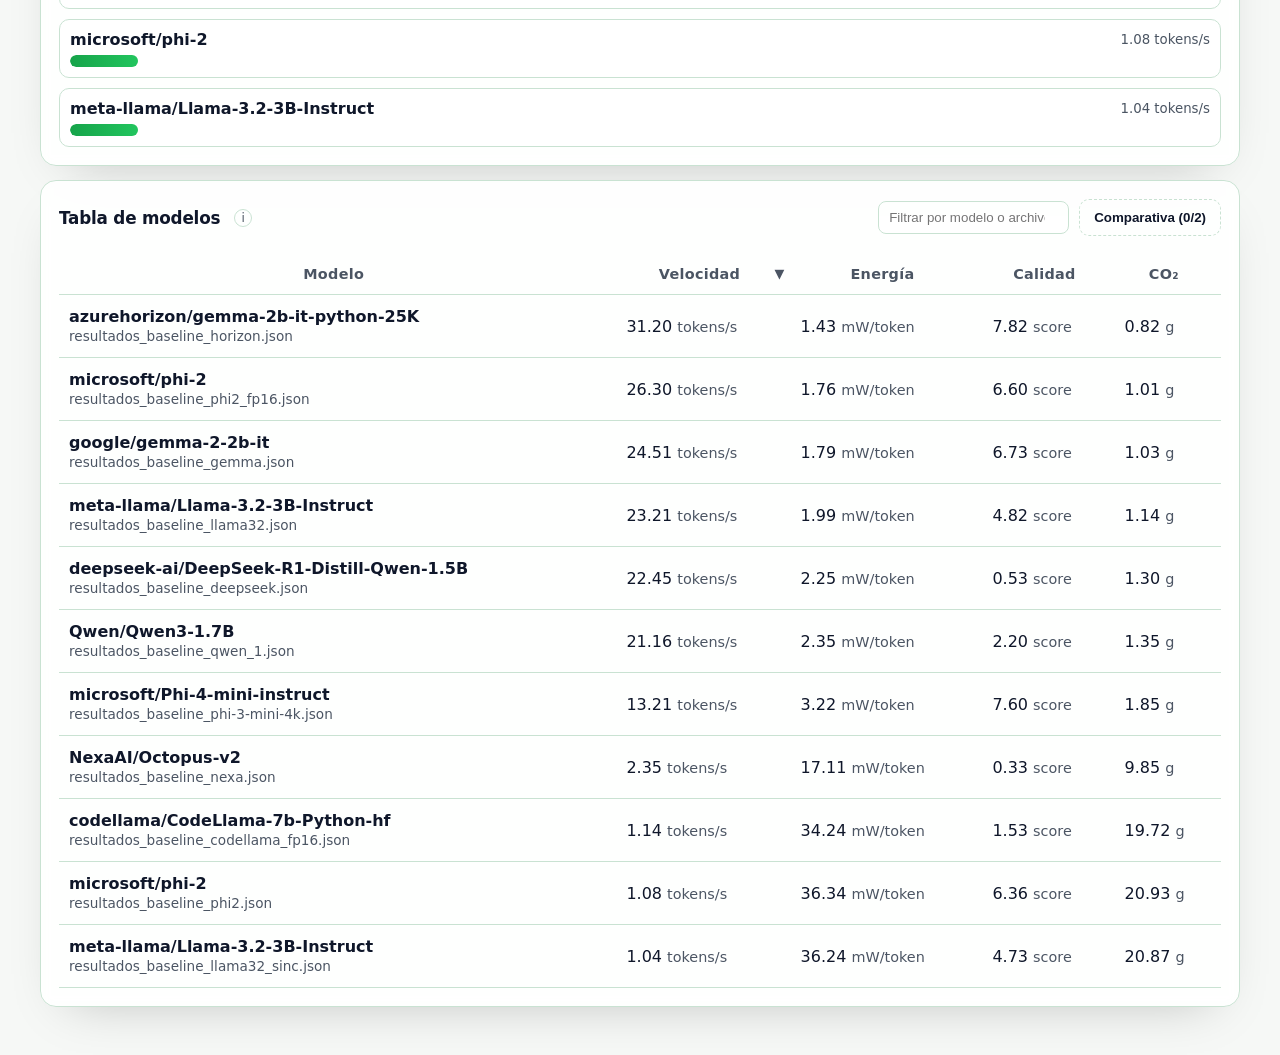
==== commit 8a88444f: "Added side by side comparisson" ====
--- a/index.html
+++ b/index.html
@@ -4,6 +4,7 @@
     <meta charset="UTF-8">
     <meta name="viewport" content="width=device-width, initial-scale=1.0">
     <title>Explorador de Resultados LLM</title>
+    <link rel="icon" type="image/svg+xml" href="favicon.svg">
     <style>
         :root {
             /* Light mode (default) */
@@ -233,10 +234,63 @@
 
         .table-controls {
             display: flex;
+            justify-content: space-between;
             flex-wrap: wrap;
             gap: 10px;
             align-items: center;
         }
+        .btn-ghost {
+            border: 1px dashed var(--border);
+            background: transparent;
+            color: var(--text);
+        }
+        .control-left {
+            display: flex;
+            flex-wrap: wrap;
+            gap: 8px;
+            align-items: center;
+        }
+        .status-pill {
+            padding: 6px 10px;
+            border-radius: 999px;
+            border: 1px solid var(--border);
+            background: rgba(255,255,255,0.06);
+            color: var(--muted);
+            font-size: 0.9rem;
+            white-space: nowrap;
+        }
+        .help-icon {
+            display: inline-flex;
+            align-items: center;
+            justify-content: center;
+            width: 18px;
+            height: 18px;
+            border-radius: 50%;
+            border: 1px solid var(--border);
+            color: var(--muted);
+            font-size: 12px;
+            cursor: pointer;
+            margin-left: 6px;
+            position: relative;
+        }
+        .help-icon .tooltip {
+            display: none;
+            position: absolute;
+            top: 24px;
+            left: 0;
+            transform: translateX(-10%);
+            background: var(--panel);
+            border: 1px solid var(--border);
+            border-radius: 8px;
+            padding: 8px 10px;
+            color: var(--text);
+            font-size: 0.88rem;
+            max-width: 240px;
+            white-space: normal;
+            box-shadow: var(--shadow);
+            z-index: 5;
+        }
+        .help-icon:hover .tooltip { display: block; }
         .input {
             padding: 8px 10px;
             border-radius: 8px;
@@ -257,6 +311,30 @@
             color: var(--muted);
             font-size: 0.8rem;
         }
+
+        /* Compare page */
+        #compare-page {
+            display: none;
+            position: fixed;
+            inset: 0;
+            background: var(--bg);
+            overflow-y: auto;
+            padding: 26px 18px 36px;
+            z-index: 10;
+        }
+        #compare-page .compare-grid {
+            display: grid;
+            grid-template-columns: repeat(auto-fit, minmax(320px, 1fr));
+            gap: 14px;
+        }
+        #compare-page .metric-block {
+            background: var(--panel);
+            border: 1px solid var(--border);
+            border-radius: 14px;
+            padding: 14px;
+        }
+        #compare-page h2 { margin: 0 0 6px; letter-spacing: -0.2px; }
+        #compare-page .meta { color: var(--muted); margin-bottom: 10px; }
 
         @media (max-width: 800px) {
             header { flex-direction: column; align-items: flex-start; }
@@ -279,7 +357,12 @@
 
         <div class="panel" id="uploader">
             <div class="panel-heading">
-                <h3>Importar resultados</h3>
+                <div style="display:flex; align-items:center; gap:8px;">
+                    <h3>Importar resultados</h3>
+                    <span class="help-icon" aria-label="Ayuda importación">i
+                        <span class="tooltip">Sube JSON de resultados o arrástralos aquí. Para defaults, sirve la web con un servidor local.</span>
+                    </span>
+                </div>
                 <div class="actions">
                     <button class="btn" id="clear-data">Limpiar datos</button>
                     <button class="btn-primary btn" id="open-picker">Seleccionar JSON</button>
@@ -296,9 +379,11 @@
         <div id="summary-row" style="margin-top:14px;">
             <div class="panel" id="radar-panel" style="display:none;">
                 <div class="panel-heading">
-                    <div>
+                    <div style="display:flex; align-items:center; gap:8px;">
                         <h3>Radar de métricas</h3>
-                        <span class="tag">Velocidad, calidad, energía, TTFT y CO₂ normalizados</span>
+                        <span class="help-icon" aria-label="Ayuda radar">i
+                            <span class="tooltip">Usa el desplegable o la leyenda para enfocar un modelo. Los ejes se normalizan con mínimos/máximos globales.</span>
+                        </span>
                     </div>
                     <select id="radar-select" class="btn" aria-label="Seleccionar modelo para radar">
                         <option value="__auto__">Top 6 por calidad</option>
@@ -356,10 +441,19 @@
 
         <div class="panel" id="table-panel" style="display:none; margin-top: 14px;">
             <div class="panel-heading">
-                <h3>Tabla de modelos</h3>
+                <div style="display:flex; align-items:center; gap:8px;">
+                    <h3>Tabla de modelos</h3>
+                    <span class="help-icon" aria-label="Ayuda tabla">i
+                        <span class="tooltip">Ordena con los encabezados. Filtra por texto. Haz clic en filas para marcar hasta 2 y abrir la comparativa.</span>
+                    </span>
+                </div>
                 <div class="table-controls">
-                    <input class="input" id="table-filter" type="search" placeholder="Filtrar por modelo o archivo">
-                    <span class="tag" id="table-hint">Click en encabezados para ordenar</span>
+                    <div class="control-left">
+                        <input class="input" id="table-filter" type="search" placeholder="Filtrar por modelo o archivo">
+                    </div>
+                    <div class="control-right">
+                        <button class="btn btn-ghost" id="open-compare" disabled>Comparativa (0/2)</button>
+                    </div>
                 </div>
             </div>
             <div style="overflow-x:auto;">
@@ -377,6 +471,28 @@
                 </table>
             </div>
         </div>
+    </div>
+
+    <div class="panel" id="compare-panel" style="display:none; margin-top: 14px;">
+        <div class="panel-heading">
+            <h3>Comparativa lado a lado</h3>
+            <span class="tag" id="compare-title">Selecciona 2 modelos en la tabla</span>
+        </div>
+        <div id="compare-grid" style="display:grid; grid-template-columns: repeat(auto-fit, minmax(280px, 1fr)); gap: 12px;"></div>
+    </div>
+
+    <div id="compare-page">
+        <div style="display:flex; justify-content:space-between; align-items:center; gap:12px; flex-wrap:wrap; margin-bottom:14px;">
+            <div>
+                <h2>Comparativa detallada</h2>
+                <div class="meta" id="compare-page-subtitle">Selecciona 2 modelos en la tabla</div>
+            </div>
+            <div style="display:flex; gap:8px; flex-wrap:wrap;">
+                <button class="btn" id="close-compare-page">Volver</button>
+                <button class="btn btn-ghost" id="clear-compare">Limpiar selección</button>
+            </div>
+        </div>
+        <div id="compare-page-grid" class="compare-grid"></div>
     </div>
 
     <script>
@@ -419,6 +535,16 @@
         const tableFilter = document.getElementById("table-filter");
         const tableHeaders = Array.from(document.querySelectorAll("th.sortable"));
         const clearBtn = document.getElementById("clear-data");
+        const comparePanel = document.getElementById("compare-panel");
+        const compareGrid = document.getElementById("compare-grid");
+        const compareTitle = document.getElementById("compare-title");
+        const compareHint = document.getElementById("compare-hint");
+        const comparePage = document.getElementById("compare-page");
+        const comparePageGrid = document.getElementById("compare-page-grid");
+        const comparePageSubtitle = document.getElementById("compare-page-subtitle");
+        const openCompareBtn = document.getElementById("open-compare");
+        const closeComparePageBtn = document.getElementById("close-compare-page");
+        const clearCompareBtn = document.getElementById("clear-compare");
 
         const speedCard = document.getElementById("speed-card");
         const energyCard = document.getElementById("energy-card");
@@ -428,6 +554,7 @@
         const THEME_KEY = "results_viewer_theme";
         const tableSort = { key: "speed", dir: "desc" };
         let filterText = "";
+        let selectedForCompare = [];
 
         document.getElementById("open-picker").addEventListener("click", () => fileInput.click());
         document.getElementById("metric-select").addEventListener("change", () => renderChart());
@@ -436,8 +563,17 @@
             state.activeModel = val === "__auto__" ? null : val;
             renderRadarChart();
             renderSummary();
+            renderComparePanel();
         });
         clearBtn.addEventListener("click", () => clearAll());
+        openCompareBtn.addEventListener("click", () => openComparePage());
+        closeComparePageBtn.addEventListener("click", () => closeComparePage());
+        clearCompareBtn.addEventListener("click", () => {
+            selectedForCompare = [];
+            renderTable();
+            renderComparePanel();
+            closeComparePage();
+        });
         tableFilter.addEventListener("input", (e) => {
             filterText = e.target.value.toLowerCase();
             renderTable();
@@ -463,6 +599,9 @@
 
         initializeTheme();
         loadDefaults(true);
+        setTimeout(() => {
+            if (!state.models.length) loadDefaults(true);
+        }, 400);
 
         fileInput.addEventListener("change", (e) => handleFiles([...e.target.files]));
 
@@ -546,17 +685,27 @@
         }
 
         async function loadDefaults(isAuto = false) {
+            if (location.protocol === "file:") {
+                if (isAuto) {
+                    status.textContent = "No se pueden cargar archivos por defecto en modo file://. Usa un servidor local o sube JSON.";
+                }
+                return;
+            }
             status.textContent = isAuto ? "Cargando resultados locales..." : "Cargando archivos...";
             const fetches = defaultFiles.map(async (name) => {
                 if (state.seen.has(name)) return null;
-                try {
-                    const res = await fetch(name);
-                    if (!res.ok) throw new Error(res.statusText);
-                    const text = await res.text();
-                    return { name, text };
-                } catch (e) {
-                    return null;
+                const candidates = Array.from(new Set([name, `./${name}`]));
+                for (const url of candidates) {
+                    try {
+                        const res = await fetch(url, { cache: "no-store" });
+                        if (!res.ok) continue;
+                        const text = await res.text();
+                        return { name, text };
+                    } catch (e) {
+                        continue;
+                    }
                 }
+                return null;
             });
             const results = await Promise.all(fetches);
             const loaded = results.filter(Boolean);
@@ -565,8 +714,13 @@
                 return;
             }
             loaded.forEach(f => ingestContent(f.text, f.name));
-            if (loaded.length) finalizeRender();
-            else status.textContent = "No se cargaron archivos.";
+            if (loaded.length) {
+                finalizeRender();
+            } else {
+                status.textContent = location.protocol === "file:"
+                    ? "Inicia un servidor local (por ej. `python -m http.server`) o sube JSON manualmente."
+                    : "No se cargaron archivos.";
+            }
         }
 
         function finalizeRender() {
@@ -616,6 +770,7 @@
             state.byFile = {};
             state.colorMap = {};
             state.activeModel = null;
+            selectedForCompare = [];
             radarSelect.innerHTML = '<option value="__auto__">Top 6 por calidad</option>';
             document.getElementById("chart").innerHTML = "";
             document.getElementById("table-body").innerHTML = "";
@@ -632,6 +787,8 @@
             tablePanel.style.display = "none";
             cards.style.display = "none";
             updateInfoPanel();
+            renderComparePanel();
+            updateCompareButton();
         }
 
         function renderChart() {
@@ -861,6 +1018,10 @@
 
             rows.forEach(m => {
                 const tr = document.createElement("tr");
+                tr.dataset.file = m.filename;
+                if (selectedForCompare.includes(m.filename)) {
+                    tr.style.outline = `2px solid ${state.colorMap[m.filename] || "var(--accent)"}`;
+                }
                 tr.innerHTML = `
                     <td><strong>${m.model}</strong><span class="file-name">${m.filename}</span></td>
                     <td>${m.speed.toFixed(2)} <span class="tag">tokens/s</span></td>
@@ -868,6 +1029,9 @@
                     <td>${m.eval.toFixed(2)} <span class="tag">score</span></td>
                     <td>${m.co2.toFixed(2)} <span class="tag">g</span></td>
                 `;
+                tr.addEventListener("click", () => {
+                    toggleCompare(m.filename);
+                });
                 tbody.appendChild(tr);
             });
 
@@ -883,10 +1047,6 @@
                     th.setAttribute("data-sort-icon", "");
                 }
             });
-            const hint = document.getElementById("table-hint");
-            const labelMap = { model: "modelo", speed: "velocidad", wpt: "energía", eval: "calidad", co2: "CO₂" };
-            const label = labelMap[tableSort.key] || tableSort.key;
-            hint.textContent = `Ordenados por ${label} (${tableSort.dir === "asc" ? "asc" : "desc"})`;
         }
 
         function updateInfoPanel() {
@@ -954,6 +1114,153 @@
             }
         }
 
+        function toggleCompare(file) {
+            const idx = selectedForCompare.indexOf(file);
+            if (idx >= 0) {
+                selectedForCompare.splice(idx, 1);
+            } else {
+                if (selectedForCompare.length >= 2) selectedForCompare.shift();
+                selectedForCompare.push(file);
+            }
+            renderTable();
+            renderComparePanel();
+            updateCompareButton();
+        }
+
+        function renderComparePanel() {
+            compareGrid.innerHTML = "";
+            if (selectedForCompare.length < 1) {
+                comparePanel.style.display = "none";
+                compareTitle.textContent = "Selecciona 2 modelos en la tabla";
+                updateCompareButton();
+                return;
+            }
+            const selectedModels = selectedForCompare
+                .map(f => state.byFile[f])
+                .filter(Boolean);
+            if (!selectedModels.length) {
+                comparePanel.style.display = "none";
+                updateCompareButton();
+                return;
+            }
+            comparePanel.style.display = "block";
+            compareTitle.textContent = selectedForCompare.length === 1
+                ? "Comparando 1 modelo (selecciona otro para lado a lado)"
+                : "Comparativa lado a lado";
+
+            selectedModels.forEach(m => {
+                const info = m.raw?.payload?.run_info || {};
+                const gpu = (info.system_info?.gpus || [])[0];
+                const card = document.createElement("div");
+                card.className = "panel";
+                card.style.padding = "14px";
+                card.innerHTML = `
+                    <div style="display:flex; justify-content:space-between; align-items:center; gap:10px; margin-bottom:8px;">
+                        <div>
+                            <div style="font-weight:700;">${m.model}</div>
+                            <div class="tag" style="display:block; margin-top:2px;">${m.filename}</div>
+                        </div>
+                        <span class="legend-swatch" style="background:${state.colorMap[m.filename] || 'var(--accent)'}; width:16px; height:16px;"></span>
+                    </div>
+                    <ul class="info-list">
+                        <li><span class="info-key">Velocidad</span><span class="info-val">${m.speed.toFixed(2)} tok/s</span></li>
+                        <li><span class="info-key">Calidad</span><span class="info-val">${m.eval.toFixed(2)}</span></li>
+                        <li><span class="info-key">Energía</span><span class="info-val">${m.wpt.toFixed(2)} mW/tok</span></li>
+                        <li><span class="info-key">TTFT</span><span class="info-val">${m.ttft.toFixed(2)} s</span></li>
+                        <li><span class="info-key">CO₂</span><span class="info-val">${m.co2.toFixed(2)} g</span></li>
+                        <li><span class="info-key">Prompts</span><span class="info-val">${info.prompts_count ?? "—"}</span></li>
+                        <li><span class="info-key">Batch</span><span class="info-val">${info.batch_size ?? "—"}</span></li>
+                        <li><span class="info-key">Precisión</span><span class="info-val">${info.precision ?? "—"}</span></li>
+                        <li><span class="info-key">GPU</span><span class="info-val">${gpu ? gpu.name : "—"}</span></li>
+                    </ul>
+                `;
+                compareGrid.appendChild(card);
+            });
+            updateCompareButton();
+        }
+
+        function openComparePage() {
+            if (selectedForCompare.length === 0) return;
+            renderComparePage();
+            comparePage.style.display = "block";
+            document.body.style.overflow = "hidden";
+        }
+
+        function closeComparePage() {
+            comparePage.style.display = "none";
+            document.body.style.overflow = "";
+        }
+
+        function renderComparePage() {
+            comparePageGrid.innerHTML = "";
+            const models = selectedForCompare.map(f => state.byFile[f]).filter(Boolean);
+            if (!models.length) {
+                comparePageSubtitle.textContent = "Selecciona 2 modelos en la tabla";
+                return;
+            }
+            comparePageSubtitle.textContent = selectedForCompare.length === 1
+                ? "Comparando 1 modelo (selecciona otro para más detalles)"
+                : `Comparativa detallada (${selectedForCompare.length} modelos)`;
+
+            models.forEach(m => {
+                const info = m.raw?.payload?.run_info || {};
+                const sys = info.system_info || {};
+                const gpu = (sys.gpus || [])[0];
+                const disciplines = (info.disciplines || []).map((d, i) => {
+                    const scores = (m.scores || [])[i] || [];
+                    const mean = average(Array.isArray(scores) ? scores : [scores]);
+                    return `${d}: ${mean.toFixed(2)}`;
+                }).join("<br>");
+                const temps = m.raw?.payload?.metrics?.gpu_temps_c || [];
+                const power = m.raw?.payload?.metrics?.power_w || [];
+                const memUtil = m.raw?.payload?.metrics?.gpu_mem_util || [];
+
+                const card = document.createElement("div");
+                card.className = "metric-block";
+                card.innerHTML = `
+                    <div style="display:flex; justify-content:space-between; align-items:center; gap:10px; margin-bottom:8px;">
+                        <div>
+                            <div style="font-weight:700;">${m.model}</div>
+                            <div class="meta">${m.filename}</div>
+                        </div>
+                        <span class="legend-swatch" style="background:${state.colorMap[m.filename] || 'var(--accent)'}; width:16px; height:16px;"></span>
+                    </div>
+                    <div class="info-list" style="display:grid; grid-template-columns: repeat(2, minmax(0,1fr)); gap:6px;">
+                        <div><span class="info-key">Velocidad</span><br><span class="info-val">${m.speed.toFixed(2)} tok/s</span></div>
+                        <div><span class="info-key">Calidad</span><br><span class="info-val">${m.eval.toFixed(2)}</span></div>
+                        <div><span class="info-key">Energía</span><br><span class="info-val">${m.wpt.toFixed(2)} mW/tok</span></div>
+                        <div><span class="info-key">TTFT</span><br><span class="info-val">${m.ttft.toFixed(2)} s</span></div>
+                        <div><span class="info-key">CO₂</span><br><span class="info-val">${m.co2.toFixed(2)} g</span></div>
+                        <div><span class="info-key">Prompts</span><br><span class="info-val">${info.prompts_count ?? "—"}</span></div>
+                        <div><span class="info-key">Batch</span><br><span class="info-val">${info.batch_size ?? "—"}</span></div>
+                        <div><span class="info-key">Max tokens</span><br><span class="info-val">${info.max_new_tokens ?? "—"}</span></div>
+                        <div><span class="info-key">Precisión</span><br><span class="info-val">${info.precision ?? "—"}</span></div>
+                        <div><span class="info-key">Medidor</span><br><span class="info-val">${info.meter ?? "—"}</span></div>
+                        <div><span class="info-key">GPU temp (avg)</span><br><span class="info-val">${temps.length ? average(temps).toFixed(2) + " °C" : "—"}</span></div>
+                        <div><span class="info-key">Power (avg)</span><br><span class="info-val">${power.length ? average(power).toFixed(2) + " W" : "—"}</span></div>
+                        <div><span class="info-key">GPU util</span><br><span class="info-val">${memUtil.length ? average(memUtil).toFixed(2) + " %" : "—"}</span></div>
+                    </div>
+                    <hr style="border:1px solid var(--border); margin:10px 0;">
+                    <div class="info-list">
+                        <div><span class="info-key">GPU</span><span class="info-val">${gpu ? gpu.name : "—"}</span></div>
+                        <div><span class="info-key">GPU mem</span><span class="info-val">${info.gpu_memory_allocated_mb ? info.gpu_memory_allocated_mb.toFixed(0) : "—"} / ${info.gpu_memory_reserved_mb ? info.gpu_memory_reserved_mb.toFixed(0) : "—"} MB</span></div>
+                        <div><span class="info-key">RAM total</span><span class="info-val">${sys.total_ram_gb ? sys.total_ram_gb.toFixed(2) + " GB" : "—"}</span></div>
+                        <div><span class="info-key">CPU</span><span class="info-val">${sys.processor_model || "—"}</span></div>
+                        <div><span class="info-key">OS</span><span class="info-val">${sys.os || "—"} ${sys.os_version || ""}</span></div>
+                        <div><span class="info-key">Python</span><span class="info-val">${sys.python_version || "—"}</span></div>
+                    </div>
+                    ${disciplines ? `<hr style="border:1px solid var(--border); margin:10px 0;"><div class="meta">Calidad por disciplina</div><div class="tag" style="display:block; line-height:1.4;">${disciplines}</div>` : ""}
+                `;
+                comparePageGrid.appendChild(card);
+            });
+        }
+
+        function updateCompareButton() {
+            openCompareBtn.disabled = selectedForCompare.length === 0;
+            const count = selectedForCompare.length;
+            openCompareBtn.textContent = `Comparativa (${count}/2)`;
+        }
+
         function mean(arr) {
             const flat = flatten(arr);
             if (!flat.length) return 0;
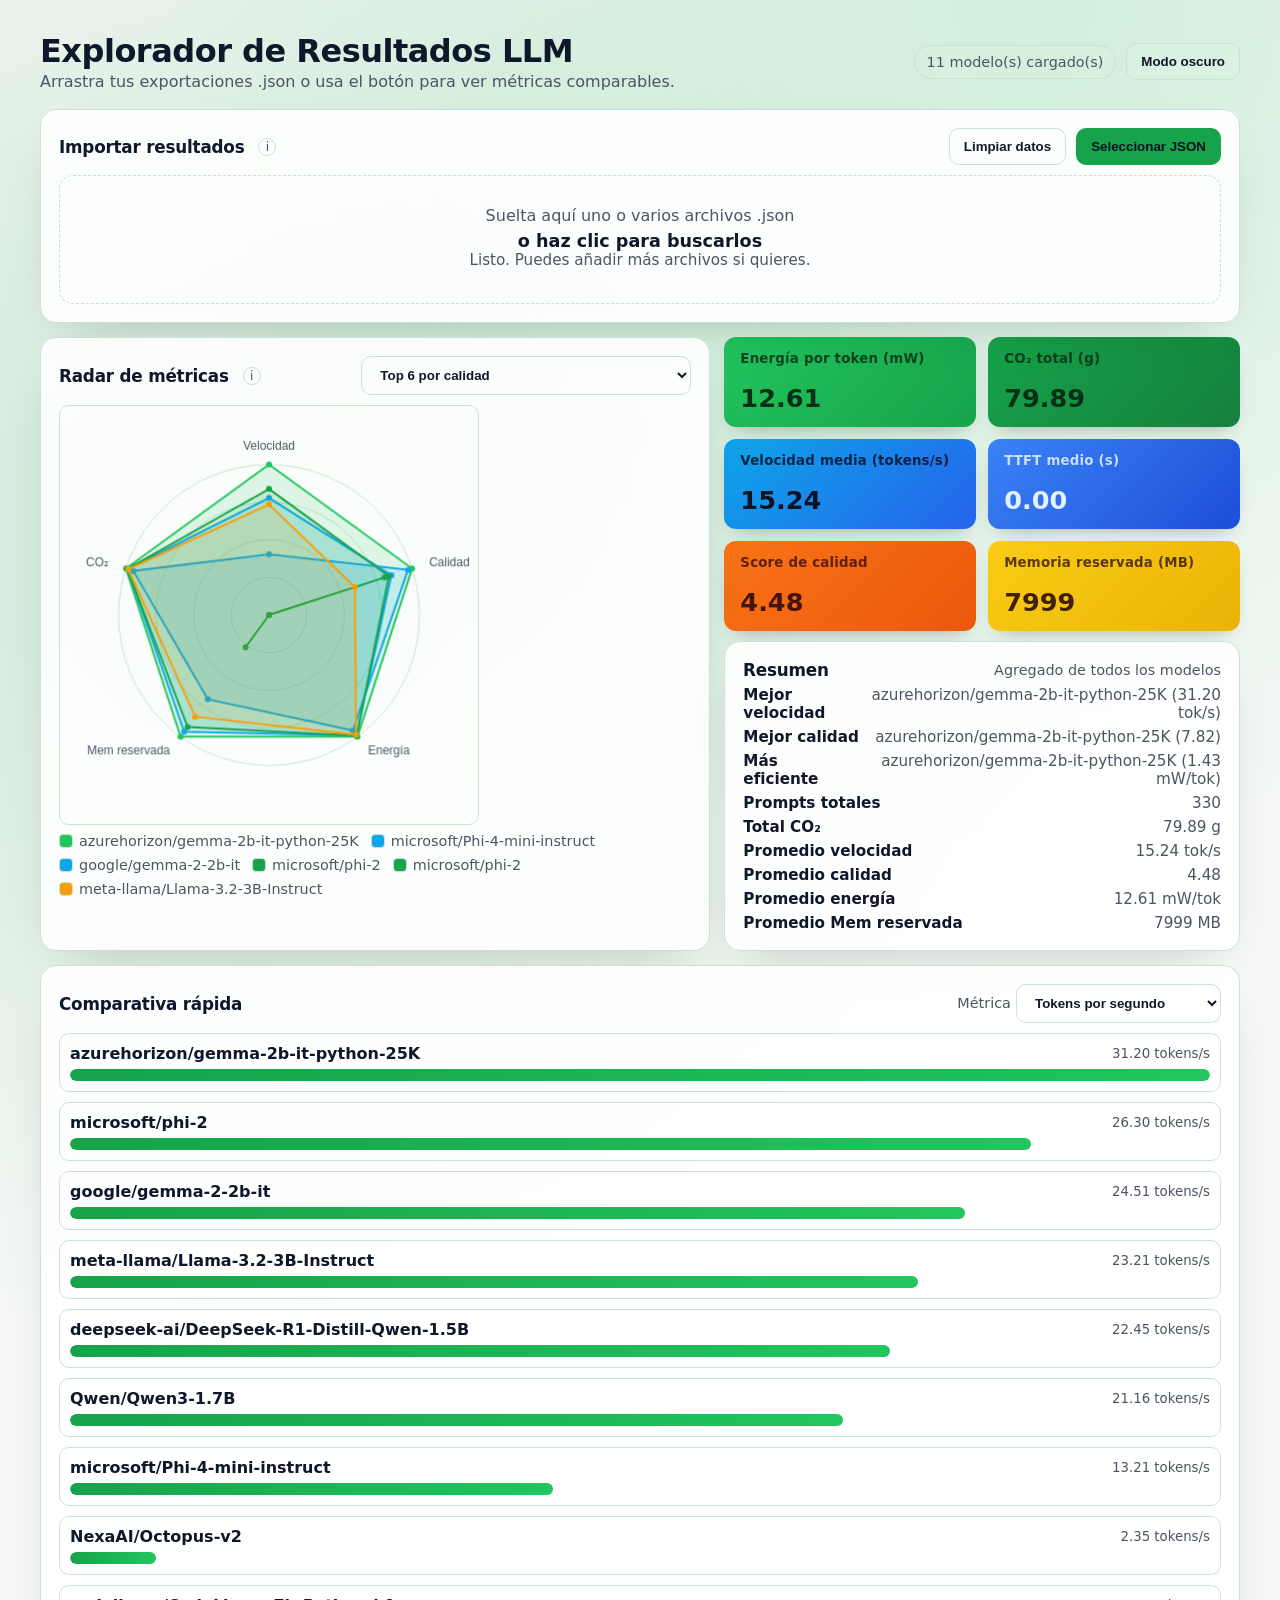
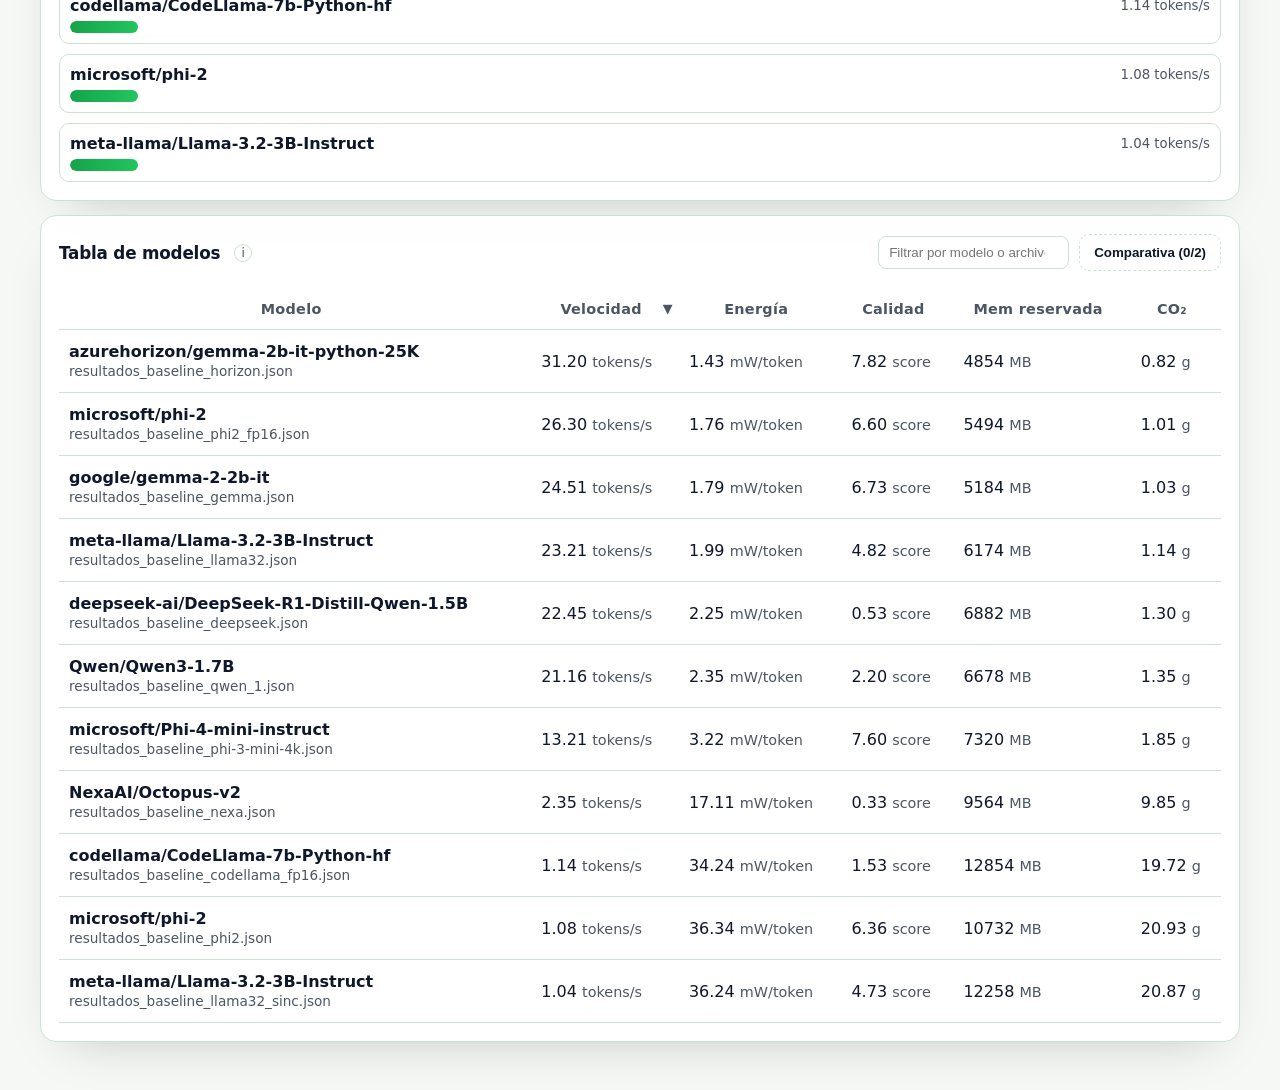
==== commit b9663966: "Added memory metric" ====
--- a/index.html
+++ b/index.html
@@ -119,7 +119,7 @@
         .grid {
             display: grid;
             gap: 12px;
-            grid-template-columns: repeat(auto-fit, minmax(220px, 1fr));
+            grid-template-columns: repeat(2, minmax(220px, 1fr));
         }
 
         .metric-card {
@@ -130,6 +130,7 @@
             display: flex;
             flex-direction: column;
             justify-content: space-between;
+            box-shadow: 0 10px 20px -12px rgba(0,0,0,0.35);
         }
         .metric-card small { opacity: 0.85; font-weight: 600; letter-spacing: 0.2px; }
         .metric-card .value { font-size: 1.6rem; font-weight: 800; margin-top: 4px; }
@@ -395,21 +396,29 @@
 
             <div class="cards-col" id="cards" style="display:none;">
                 <div class="grid">
-                    <div class="metric-card" style="background: var(--card-1);">
+                    <div class="metric-card" style="background: linear-gradient(135deg,#22c55e,#16a34a); color:#052e16;">
+                        <small>Energía por token (mW)</small>
+                        <div class="value" id="energy-card">0</div>
+                    </div>
+                    <div class="metric-card" style="background: linear-gradient(135deg,#16a34a,#15803d); color:#052e16;">
+                        <small>CO₂ total (g)</small>
+                        <div class="value" id="co2-card">0</div>
+                    </div>
+                    <div class="metric-card" style="background: linear-gradient(135deg,#0ea5e9,#2563eb); color:#0b1224;">
                         <small>Velocidad media (tokens/s)</small>
                         <div class="value" id="speed-card">0</div>
                     </div>
-                    <div class="metric-card" style="background: var(--card-2);">
-                        <small>Energía por token (mW)</small>
-                        <div class="value" id="energy-card">0</div>
+                    <div class="metric-card" style="background: linear-gradient(135deg,#3b82f6,#1d4ed8); color:#e2f0ff;">
+                        <small>TTFT medio (s)</small>
+                        <div class="value" id="ttft-card">0</div>
                     </div>
-                    <div class="metric-card" style="background: var(--card-3);">
+                    <div class="metric-card" style="background: linear-gradient(135deg,#f97316,#ea580c); color:#431407;">
                         <small>Score de calidad</small>
                         <div class="value" id="quality-card">0</div>
                     </div>
-                    <div class="metric-card" style="background: var(--card-4);">
-                        <small>CO₂ total (g)</small>
-                        <div class="value" id="co2-card">0</div>
+                    <div class="metric-card" style="background: linear-gradient(135deg,#facc15,#eab308); color:#422006;">
+                        <small>Memoria reservada (MB)</small>
+                        <div class="value" id="mem-card">0</div>
                     </div>
                 </div>
                 <div class="panel" id="info-panel">
@@ -431,7 +440,7 @@
                         <option value="tps">Tokens por segundo</option>
                         <option value="eval">Score de calidad</option>
                         <option value="wpt">mW por token</option>
-                        <option value="ttft">Tiempo al primer token</option>
+                        <option value="mem_reserved">Memoria reservada (MB)</option>
                     </select>
                 </div>
             </div>
@@ -464,6 +473,7 @@
                             <th class="sortable" data-key="speed" data-sort-icon="">Velocidad</th>
                             <th class="sortable" data-key="wpt" data-sort-icon="">Energía</th>
                             <th class="sortable" data-key="eval" data-sort-icon="">Calidad</th>
+                            <th class="sortable" data-key="mem_reserved" data-sort-icon="">Mem reservada</th>
                             <th class="sortable" data-key="co2" data-sort-icon="">CO₂</th>
                         </tr>
                     </thead>
@@ -548,7 +558,9 @@
 
         const speedCard = document.getElementById("speed-card");
         const energyCard = document.getElementById("energy-card");
+        const memCard = document.getElementById("mem-card");
         const qualityCard = document.getElementById("quality-card");
+        const ttftCard = document.getElementById("ttft-card");
         const co2Card = document.getElementById("co2-card");
 
         const THEME_KEY = "results_viewer_theme";
@@ -673,6 +685,7 @@
                     eval: mean(metrics.evaluation_scores),
                     ttft: mean(metrics.ttft),
                     co2: sum(metrics.co2e_g_total),
+                    mem_reserved: info.gpu_memory_reserved_mb || 0,
                     raw: parsed
                 };
 
@@ -748,17 +761,23 @@
             if (active) {
                 speedCard.textContent = (active.speed ?? 0).toFixed(2);
                 energyCard.textContent = (active.wpt ?? 0).toFixed(2);
+                memCard.textContent = (active.mem_reserved ?? 0).toFixed(0);
                 qualityCard.textContent = (active.eval ?? 0).toFixed(2);
+                ttftCard.textContent = (active.ttft ?? 0).toFixed(2);
                 co2Card.textContent = (active.co2 ?? 0).toFixed(2);
             } else {
                 const speedAvg = average(state.models.map(m => m.speed));
                 const wptAvg = average(state.models.map(m => m.wpt));
                 const evalAvg = average(state.models.map(m => m.eval));
+                const memAvg = average(state.models.map(m => m.mem_reserved));
+                const ttftAvg = average(state.models.map(m => m.ttft));
                 const co2Total = state.models.reduce((acc, m) => acc + (m.co2 || 0), 0);
 
                 speedCard.textContent = speedAvg.toFixed(2);
                 energyCard.textContent = wptAvg.toFixed(2);
+                memCard.textContent = memAvg.toFixed(0);
                 qualityCard.textContent = evalAvg.toFixed(2);
+                ttftCard.textContent = ttftAvg.toFixed(2);
                 co2Card.textContent = co2Total.toFixed(2);
             }
             updateInfoPanel();
@@ -801,7 +820,7 @@
                 tps: { label: "tokens/s", key: "speed" },
                 eval: { label: "score", key: "eval" },
                 wpt: { label: "mW/token", key: "wpt" },
-                ttft: { label: "s", key: "ttft", invert: true }
+                mem_reserved: { label: "MB", key: "mem_reserved" }
             }[metric];
 
             const values = state.models.map(m => m[mapKey.key] || 0);
@@ -879,7 +898,7 @@
                 { key: "speed", label: "Velocidad", better: "high" },
                 { key: "eval", label: "Calidad", better: "high" },
                 { key: "wpt", label: "Energía", better: "low" },
-                { key: "ttft", label: "TTFT", better: "low" },
+                { key: "mem_reserved", label: "Mem reservada", better: "low" },
                 { key: "co2", label: "CO₂", better: "low" }
             ];
 
@@ -1027,6 +1046,7 @@
                     <td>${m.speed.toFixed(2)} <span class="tag">tokens/s</span></td>
                     <td>${m.wpt.toFixed(2)} <span class="tag">mW/token</span></td>
                     <td>${m.eval.toFixed(2)} <span class="tag">score</span></td>
+                    <td>${m.mem_reserved.toFixed(0)} <span class="tag">MB</span></td>
                     <td>${m.co2.toFixed(2)} <span class="tag">g</span></td>
                 `;
                 tr.addEventListener("click", () => {
@@ -1064,7 +1084,7 @@
                     ["Batch size", info.batch_size != null ? info.batch_size : "—"],
                     ["Max tokens", info.max_new_tokens != null ? info.max_new_tokens : "—"],
                     ["Idle power (W)", info.idle_power_w != null ? info.idle_power_w.toFixed(2) : "—"],
-                    ["TTFT medio (s)", (active.ttft ?? 0).toFixed(2)],
+                    ["Mem reservada (MB)", (active.mem_reserved ?? 0).toFixed(0)],
                     ["CO₂ total (g)", (active.co2 ?? 0).toFixed(2)],
                     ["Medidor", info.meter || "—"],
                     ["GPU", gpu ? `${gpu.name} (${gpu.total_memory_gb ?? "?"}GB)` : "—"],
@@ -1104,7 +1124,7 @@
                     ["Promedio velocidad", `${avgSpeed.toFixed(2)} tok/s`],
                     ["Promedio calidad", avgEval.toFixed(2)],
                     ["Promedio energía", `${avgWpt.toFixed(2)} mW/tok`],
-                    ["Promedio TTFT", `${avgTtft.toFixed(2)} s`]
+                    ["Promedio Mem reservada", `${average(state.models.map(m => m.mem_reserved)).toFixed(0)} MB`]
                 ];
                 rows.forEach(([k, v]) => {
                     const li = document.createElement("li");
@@ -1229,7 +1249,7 @@
                         <div><span class="info-key">Velocidad</span><br><span class="info-val">${m.speed.toFixed(2)} tok/s</span></div>
                         <div><span class="info-key">Calidad</span><br><span class="info-val">${m.eval.toFixed(2)}</span></div>
                         <div><span class="info-key">Energía</span><br><span class="info-val">${m.wpt.toFixed(2)} mW/tok</span></div>
-                        <div><span class="info-key">TTFT</span><br><span class="info-val">${m.ttft.toFixed(2)} s</span></div>
+                        <div><span class="info-key">Mem reservada</span><br><span class="info-val">${m.mem_reserved.toFixed(0)} MB</span></div>
                         <div><span class="info-key">CO₂</span><br><span class="info-val">${m.co2.toFixed(2)} g</span></div>
                         <div><span class="info-key">Prompts</span><br><span class="info-val">${info.prompts_count ?? "—"}</span></div>
                         <div><span class="info-key">Batch</span><br><span class="info-val">${info.batch_size ?? "—"}</span></div>
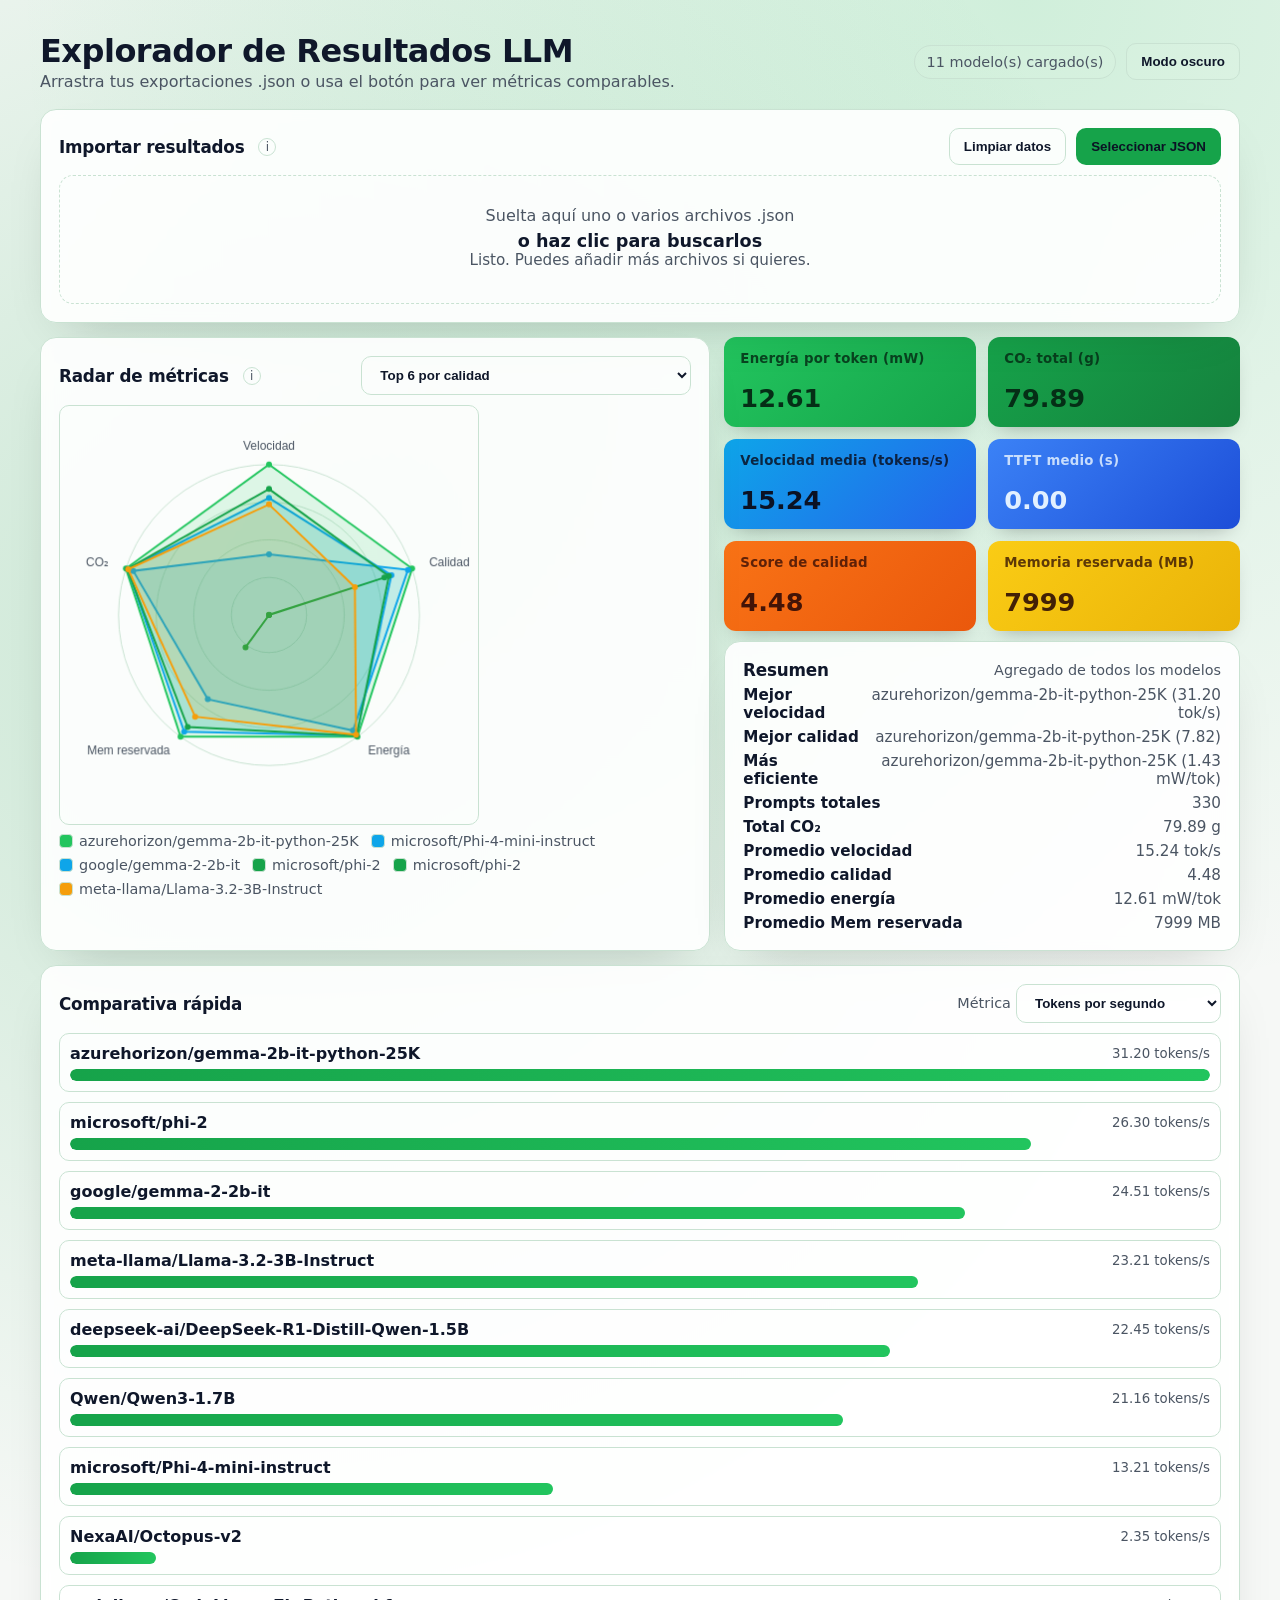
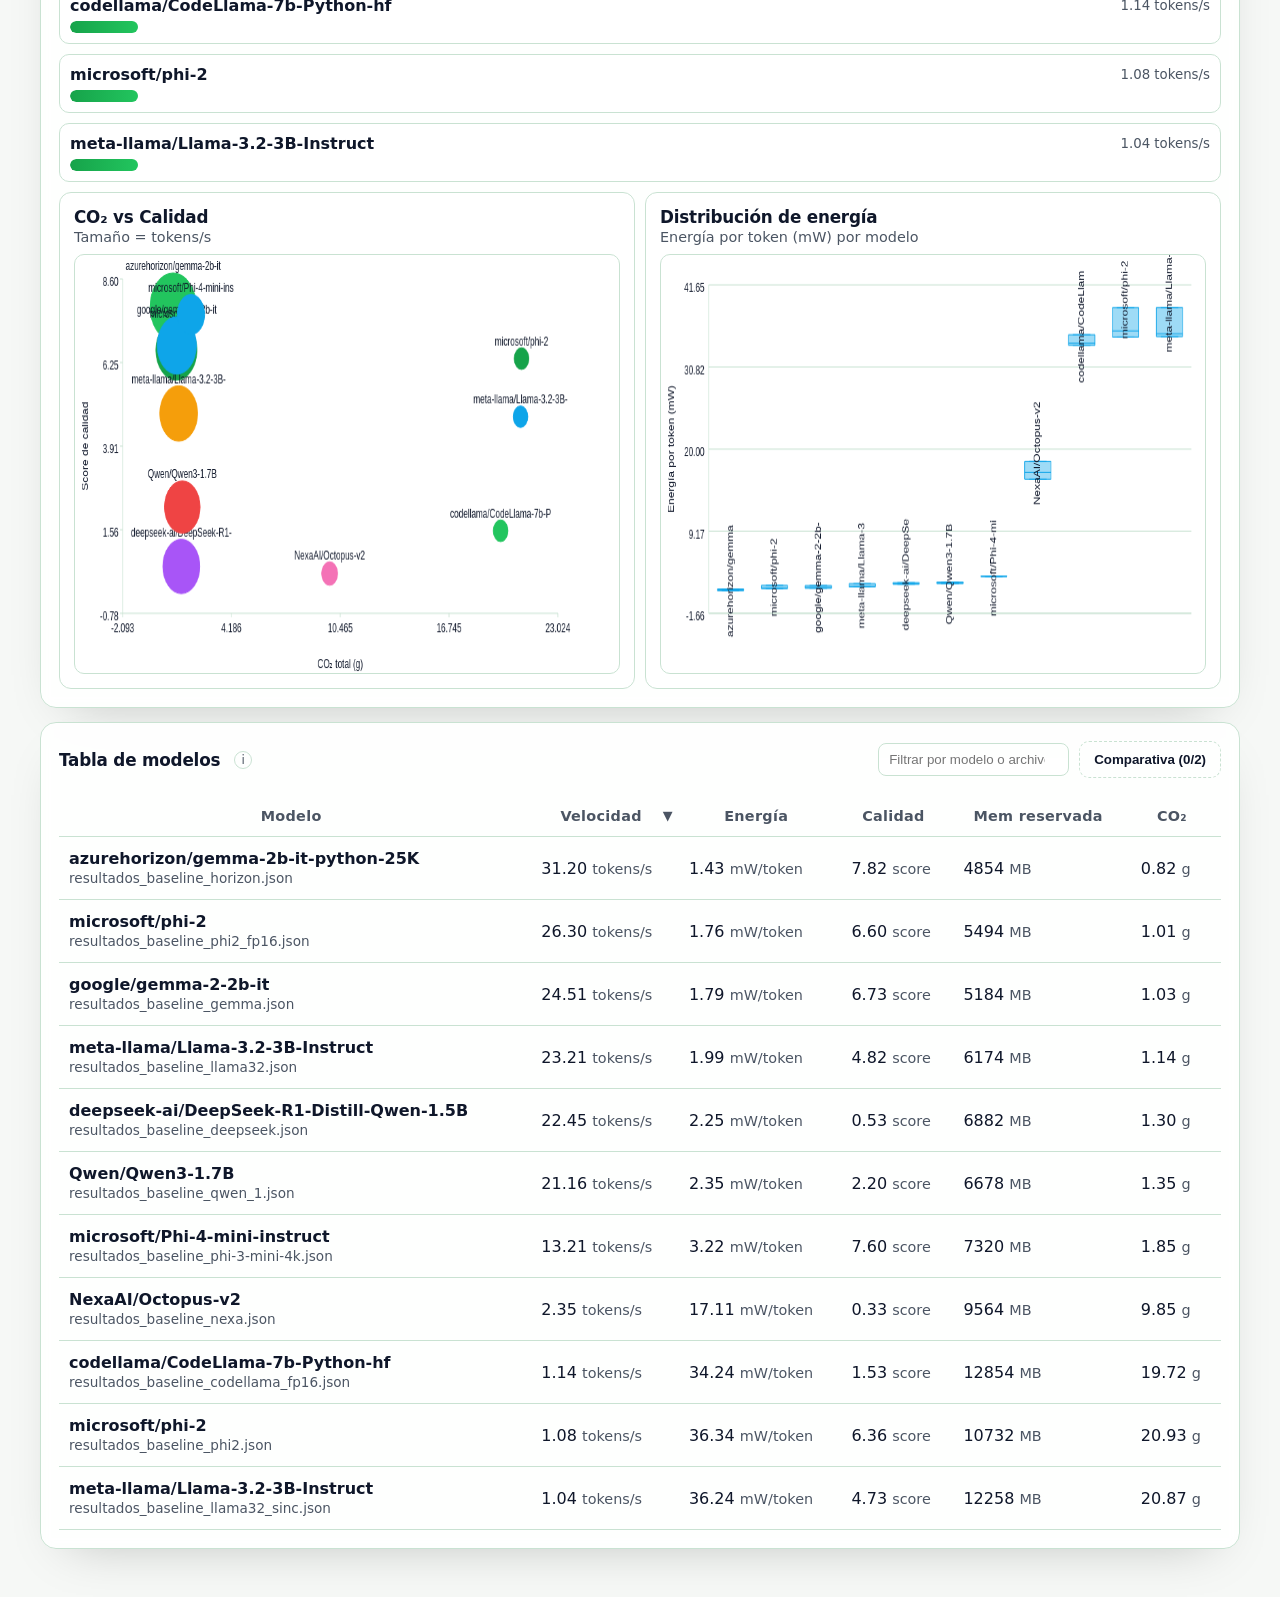
==== commit 126333ca: "Added two new diagrams" ====
--- a/index.html
+++ b/index.html
@@ -22,6 +22,7 @@
             --shadow: 0 20px 50px -28px rgba(0,0,0,0.25);
         }
 
+        /* end style */
         body[data-theme="dark"] {
             --bg: #0b1224;
             --panel: rgba(17, 24, 39, 0.8);
@@ -145,6 +146,27 @@
             margin-top: 6px;
             display: grid;
             gap: 10px;
+        }
+
+        #chart-row {
+            display: grid;
+            grid-template-columns: repeat(auto-fit, minmax(320px, 1fr));
+            gap: 10px;
+            margin-top: 10px;
+        }
+        .chart-card {
+            padding: 14px;
+            border-radius: 12px;
+            border: 1px solid var(--border);
+            background: var(--panel);
+        }
+        .chart-canvas {
+            width: 100%;
+            height: auto;
+            display: block;
+            border-radius: 10px;
+            border: 1px solid var(--border);
+            background: rgba(255,255,255,0.02);
         }
 
         .bar {
@@ -445,6 +467,26 @@
                 </div>
             </div>
             <div id="chart"></div>
+            <div id="chart-row">
+                <div class="chart-card">
+                    <div class="panel-heading" style="margin-bottom:8px; padding:0;">
+                        <div>
+                            <h3 style="margin:0;">CO₂ vs Calidad</h3>
+                            <span class="tag">Tamaño = tokens/s</span>
+                        </div>
+                    </div>
+                    <canvas id="bubble-canvas" class="chart-canvas"></canvas>
+                </div>
+                <div class="chart-card">
+                    <div class="panel-heading" style="margin-bottom:8px; padding:0;">
+                        <div>
+                            <h3 style="margin:0;">Distribución de energía</h3>
+                            <span class="tag">Energía por token (mW) por modelo</span>
+                        </div>
+                    </div>
+                    <canvas id="box-canvas" class="chart-canvas"></canvas>
+                </div>
+            </div>
         </div>
 
 
@@ -555,6 +597,8 @@
         const openCompareBtn = document.getElementById("open-compare");
         const closeComparePageBtn = document.getElementById("close-compare-page");
         const clearCompareBtn = document.getElementById("clear-compare");
+        const bubbleCanvas = document.getElementById("bubble-canvas");
+        const boxCanvas = document.getElementById("box-canvas");
 
         const speedCard = document.getElementById("speed-card");
         const energyCard = document.getElementById("energy-card");
@@ -744,6 +788,10 @@
             populateRadarSelect();
             assignColors();
             renderRadarChart();
+            renderBubble();
+            if (typeof renderBoxPlot === "function") {
+                renderBoxPlot();
+            }
             renderTable();
             updateInfoPanel();
             modelCount.textContent = `${state.models.length} modelo(s) cargado(s)`;
@@ -869,6 +917,243 @@
             const nextVal = exists ? current : "__auto__";
             radarSelect.value = nextVal;
             state.activeModel = nextVal === "__auto__" ? null : nextVal;
+        }
+
+        function renderBubble() {
+            if (!state.models.length) return;
+            const dpr = window.devicePixelRatio || 1;
+            const container = bubbleCanvas.parentElement;
+            const width = Math.max(520, container?.clientWidth || 800);
+            const height = Math.max(420, container?.clientHeight || 0, 420);
+            bubbleCanvas.width = width * dpr;
+            bubbleCanvas.height = height * dpr;
+            bubbleCanvas.style.width = "100%";
+            bubbleCanvas.style.height = `${height}px`;
+            const ctx = bubbleCanvas.getContext("2d");
+            ctx.setTransform(dpr, 0, 0, dpr, 0, 0);
+            ctx.clearRect(0, 0, width, height);
+            ctx.font = "12px 'Inter', 'Segoe UI', sans-serif";
+            ctx.textBaseline = "middle";
+
+            const margin = { top: 24, right: 90, bottom: 60, left: 70 };
+            const plotW = width - margin.left - margin.right;
+            const plotH = height - margin.top - margin.bottom;
+
+            const xs = state.models.map(m => m.co2 || 0);
+            const ys = state.models.map(m => m.eval || 0);
+            const sizes = state.models.map(m => m.speed || 0);
+            const minX = Math.min(...xs, 0);
+            const maxX = Math.max(...xs, 1);
+            const minY = Math.min(...ys, 0);
+            const maxY = Math.max(...ys, 1);
+            const minS = Math.min(...sizes, 0);
+            const maxS = Math.max(...sizes, 1);
+
+            const xPad = (maxX - minX || 1) * 0.1;
+            const yPad = (maxY - minY || 1) * 0.1;
+            const x0 = minX - xPad;
+            const x1 = maxX + xPad;
+            const y0 = minY - yPad;
+            const y1 = maxY + yPad;
+
+            function xScale(v) {
+                return margin.left + ((v - x0) / (x1 - x0 || 1)) * plotW;
+            }
+            function yScale(v) {
+                return margin.top + plotH - ((v - y0) / (y1 - y0 || 1)) * plotH;
+            }
+            function sizeScale(v) {
+                const norm = (v - minS) / (maxS - minS || 1);
+                return 10 + norm * 24;
+            }
+
+            const textColor = getComputedStyle(document.body).getPropertyValue("--text") || "#0f172a";
+            const borderColor = getComputedStyle(document.body).getPropertyValue("--border") || "#e5e7eb";
+
+            // grid + axes
+            ctx.strokeStyle = borderColor;
+            ctx.lineWidth = 1;
+            ctx.fillStyle = textColor;
+            ctx.textAlign = "center";
+
+            const ticks = 4;
+            for (let i = 0; i <= ticks; i++) {
+                const tx = margin.left + (plotW / ticks) * i;
+                const valX = x0 + (x1 - x0) * (i / ticks);
+                ctx.beginPath();
+                ctx.moveTo(tx, margin.top + plotH);
+                ctx.lineTo(tx, margin.top + plotH + 4);
+                ctx.stroke();
+                ctx.fillText(valX.toFixed(3), tx, margin.top + plotH + 16);
+            }
+            for (let i = 0; i <= ticks; i++) {
+                const ty = margin.top + (plotH / ticks) * i;
+                const valY = y1 - (y1 - y0) * (i / ticks);
+                ctx.beginPath();
+                ctx.moveTo(margin.left - 4, ty);
+                ctx.lineTo(margin.left, ty);
+                ctx.stroke();
+                ctx.textAlign = "right";
+                ctx.fillText(valY.toFixed(2), margin.left - 6, ty + 4);
+                ctx.textAlign = "center";
+            }
+            ctx.beginPath();
+            ctx.moveTo(margin.left, margin.top);
+            ctx.lineTo(margin.left, margin.top + plotH);
+            ctx.lineTo(margin.left + plotW, margin.top + plotH);
+            ctx.stroke();
+
+            ctx.fillText("CO₂ total (g)", margin.left + plotW / 2, height - 8);
+            ctx.save();
+            ctx.translate(16, margin.top + plotH / 2);
+            ctx.rotate(-Math.PI / 2);
+            ctx.fillText("Score de calidad", 0, 0);
+            ctx.restore();
+
+            // bubbles
+            state.models.forEach(m => {
+                const x = xScale(m.co2 || 0);
+                const y = yScale(m.eval || 0);
+                const r = sizeScale(m.speed || 0);
+                const color = state.colorMap[m.filename] || "rgba(34, 197, 94, 0.7)";
+                ctx.fillStyle = color.replace(")", ",0.55)").replace("rgb(", "rgba(");
+                ctx.strokeStyle = color;
+                ctx.beginPath();
+                ctx.arc(x, y, r, 0, Math.PI * 2);
+                ctx.fill();
+                ctx.stroke();
+
+                ctx.fillStyle = textColor;
+                ctx.textAlign = "center";
+                ctx.fillText(m.model.slice(0, 24), x, y - r - 6);
+            });
+        }
+
+        function renderBoxPlot() {
+            if (!state.models.length) return;
+            const dpr = window.devicePixelRatio || 1;
+            const container = boxCanvas.parentElement;
+            const width = Math.max(520, container?.clientWidth || 800);
+            const height = Math.max(420, container?.clientHeight || 0, 420);
+            boxCanvas.width = width * dpr;
+            boxCanvas.height = height * dpr;
+            boxCanvas.style.width = "100%";
+            boxCanvas.style.height = `${height}px`;
+            const ctx = boxCanvas.getContext("2d");
+            ctx.setTransform(dpr, 0, 0, dpr, 0, 0);
+            ctx.clearRect(0, 0, width, height);
+            ctx.font = "12px 'Inter', 'Segoe UI', sans-serif";
+            ctx.textBaseline = "middle";
+
+            const margin = { top: 30, right: 20, bottom: 60, left: 70 };
+            const plotW = width - margin.left - margin.right;
+            const plotH = height - margin.top - margin.bottom;
+
+            const datasets = state.models.map(m => ({
+                label: m.model,
+                values: flatten(m.raw?.payload?.metrics?.w_per_token || []).map(v => Number(v) * 1000)
+            })).filter(d => d.values.length);
+
+            const textColor = getComputedStyle(document.body).getPropertyValue("--text") || "#0f172a";
+            const borderColor = getComputedStyle(document.body).getPropertyValue("--border") || "#e5e7eb";
+
+            if (!datasets.length) {
+                ctx.fillStyle = textColor;
+                ctx.textAlign = "center";
+                ctx.fillText("Sin datos de w_per_token", width / 2, height / 2);
+                return;
+            }
+
+            const flatVals = datasets.flatMap(d => d.values);
+            let minY = Math.min(...flatVals);
+            let maxY = Math.max(...flatVals);
+            const pad = (maxY - minY || 1) * 0.08;
+            minY -= pad;
+            maxY += pad;
+
+            function yScale(v) {
+                return margin.top + plotH - ((v - minY) / (maxY - minY || 1)) * plotH;
+            }
+
+            // ticks + grid
+            ctx.fillStyle = textColor;
+            ctx.strokeStyle = borderColor;
+            const ticks = 4;
+            const decimals = (maxY - minY) < 1 ? 4 : 2;
+            for (let i = 0; i <= ticks; i++) {
+                const val = minY + (maxY - minY) * (i / ticks);
+                const y = yScale(val);
+                ctx.beginPath();
+                ctx.moveTo(margin.left, y);
+                ctx.lineTo(margin.left + plotW, y);
+                ctx.stroke();
+                ctx.textAlign = "right";
+                ctx.fillText(val.toFixed(decimals), margin.left - 6, y + 4);
+            }
+
+            // axes
+            ctx.beginPath();
+            ctx.moveTo(margin.left, margin.top);
+            ctx.lineTo(margin.left, margin.top + plotH);
+            ctx.lineTo(margin.left + plotW, margin.top + plotH);
+            ctx.stroke();
+
+            const bandW = plotW / Math.max(datasets.length, 1);
+
+            datasets.forEach((d, idx) => {
+                const sorted = [...d.values].sort((a, b) => a - b);
+                const q1 = sorted[Math.floor(sorted.length * 0.25)] ?? 0;
+                const q2 = sorted[Math.floor(sorted.length * 0.5)] ?? 0;
+                const q3 = sorted[Math.floor(sorted.length * 0.75)] ?? 0;
+                const minV = sorted[0] ?? 0;
+                const maxV = sorted[sorted.length - 1] ?? 0;
+
+                const xCenter = margin.left + bandW * idx + bandW / 2;
+                const boxW = Math.min(60, bandW * 0.6);
+
+                ctx.fillStyle = "rgba(14,165,233,0.4)";
+                ctx.strokeStyle = "#0ea5e9";
+                ctx.beginPath();
+                ctx.rect(xCenter - boxW / 2, yScale(q3), boxW, yScale(q1) - yScale(q3));
+                ctx.fill();
+                ctx.stroke();
+
+                ctx.beginPath();
+                ctx.moveTo(xCenter - boxW / 2, yScale(q2));
+                ctx.lineTo(xCenter + boxW / 2, yScale(q2));
+                ctx.stroke();
+
+                ctx.beginPath();
+                ctx.moveTo(xCenter, yScale(maxV));
+                ctx.lineTo(xCenter, yScale(q3));
+                ctx.moveTo(xCenter, yScale(minV));
+                ctx.lineTo(xCenter, yScale(q1));
+                ctx.stroke();
+
+                ctx.beginPath();
+                ctx.moveTo(xCenter - boxW / 3, yScale(maxV));
+                ctx.lineTo(xCenter + boxW / 3, yScale(maxV));
+                ctx.moveTo(xCenter - boxW / 3, yScale(minV));
+                ctx.lineTo(xCenter + boxW / 3, yScale(minV));
+                ctx.stroke();
+
+                // label inside plot, vertical
+                ctx.save();
+                ctx.translate(xCenter, yScale(maxV) - 8);
+                ctx.rotate(-Math.PI / 2);
+                ctx.fillStyle = textColor;
+                ctx.textAlign = "center";
+                ctx.fillText(d.label.slice(0, 18), 0, 0);
+                ctx.restore();
+            });
+
+            ctx.fillStyle = textColor;
+            ctx.textAlign = "center";
+            ctx.save();
+            ctx.translate(16, margin.top + plotH / 2);
+            ctx.rotate(-Math.PI / 2);
+            ctx.fillText("Energía por token (mW)", 0, 0);
+            ctx.restore();
         }
 
         function assignColors() {
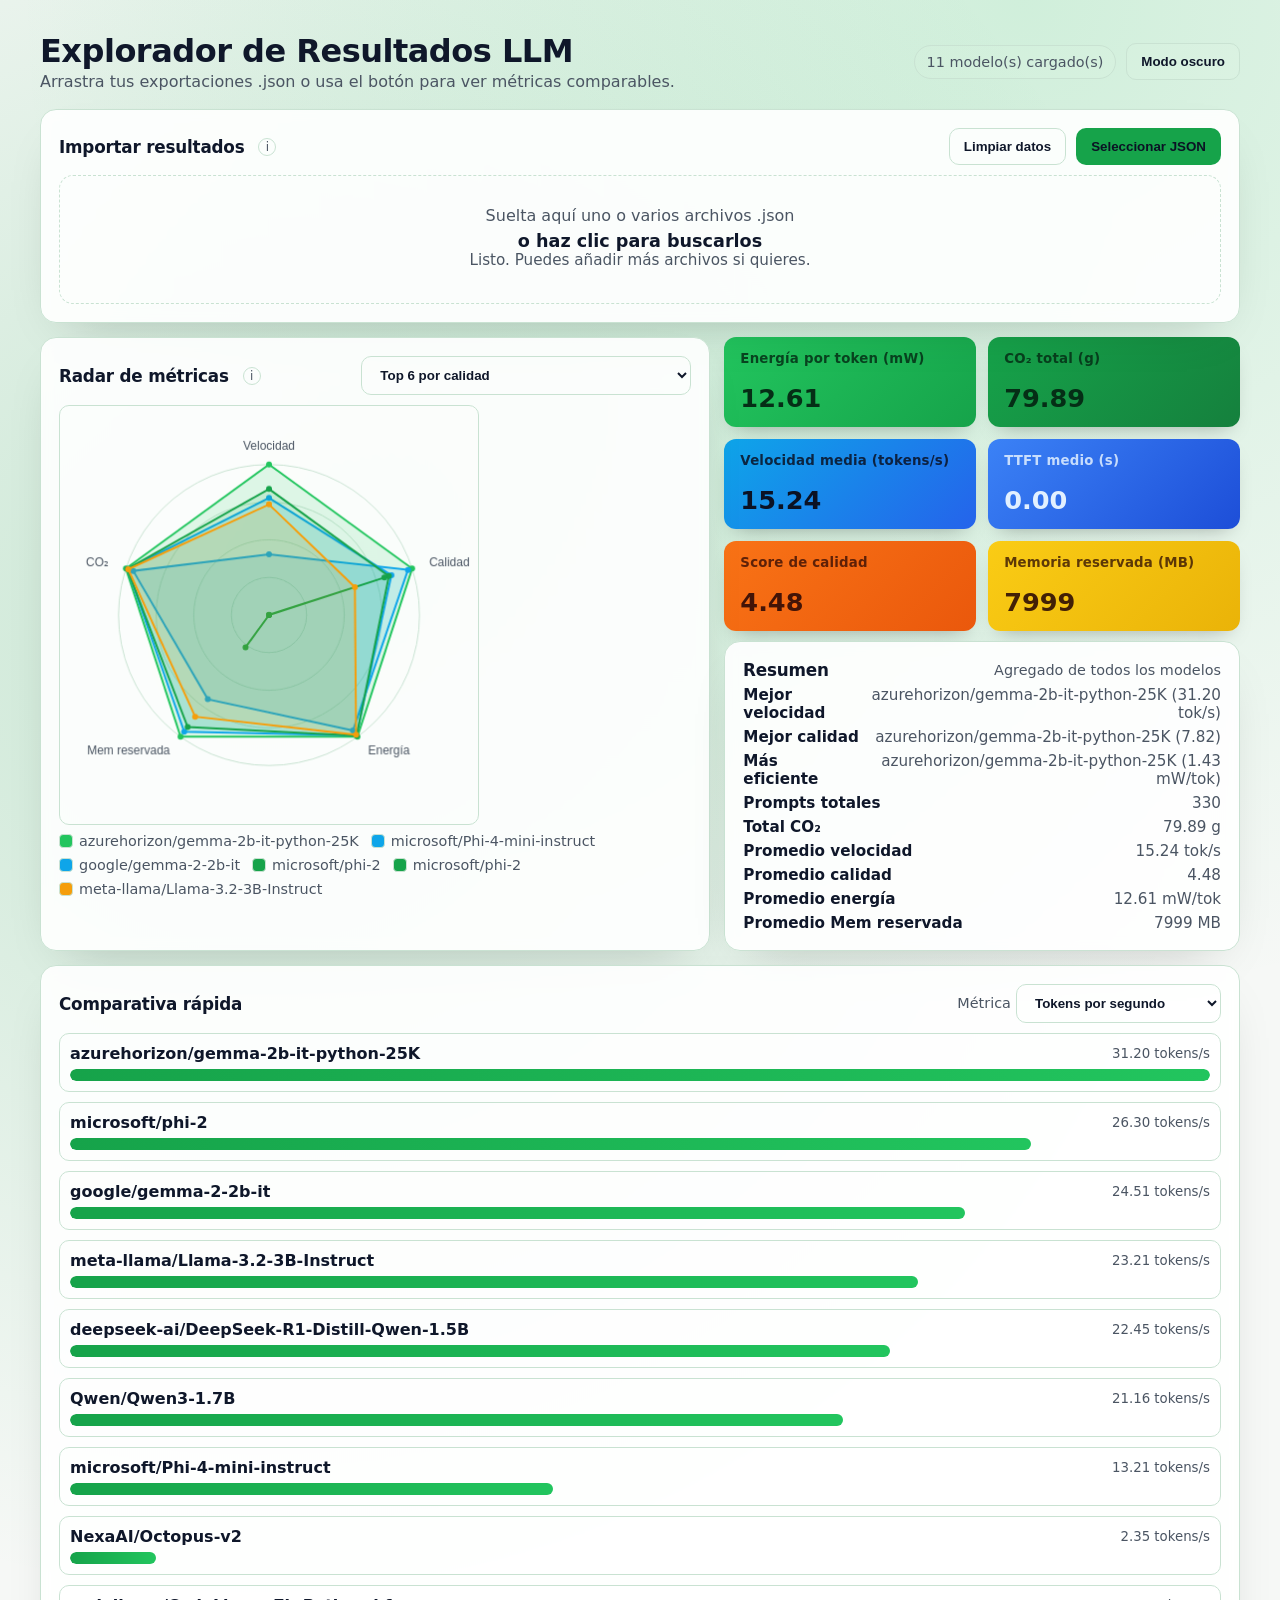
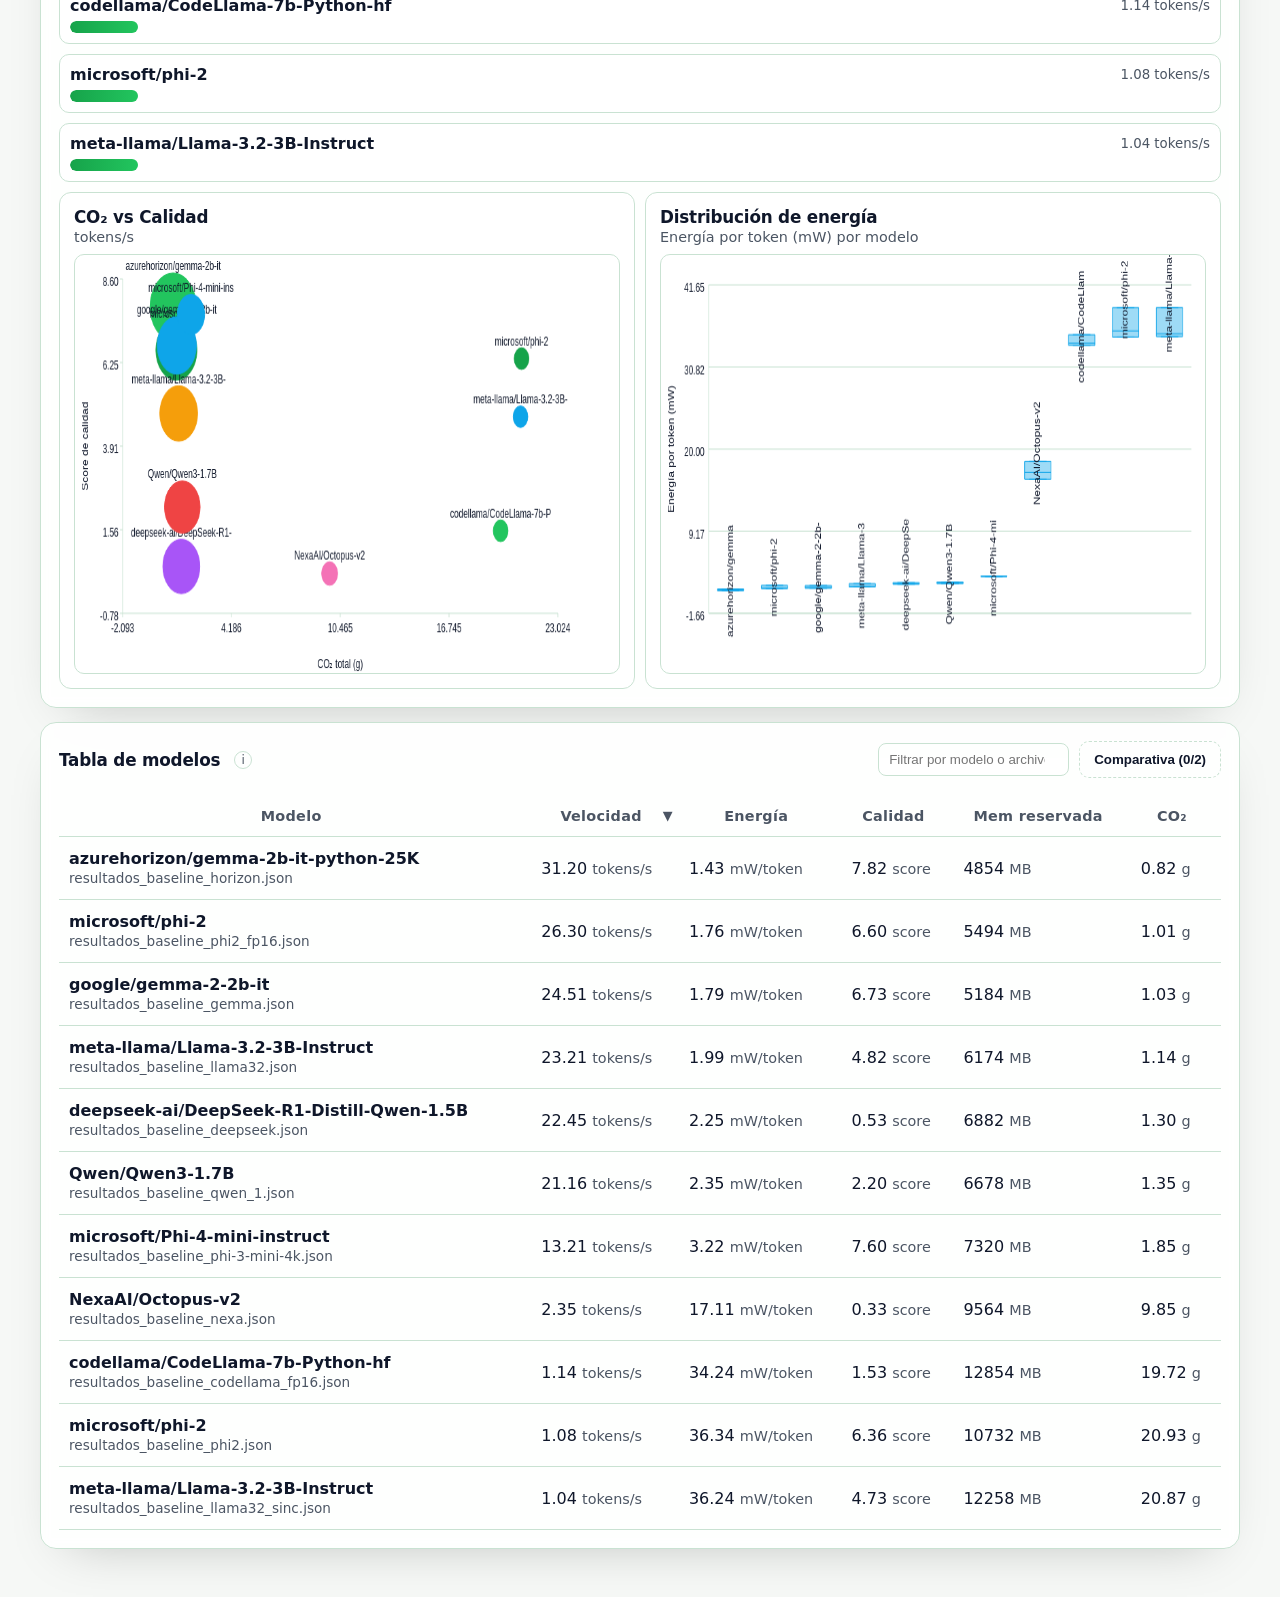
==== commit 8071c31b: "Minor change suggested by Nuria" ====
--- a/index.html
+++ b/index.html
@@ -472,7 +472,7 @@
                     <div class="panel-heading" style="margin-bottom:8px; padding:0;">
                         <div>
                             <h3 style="margin:0;">CO₂ vs Calidad</h3>
-                            <span class="tag">Tamaño = tokens/s</span>
+                            <span class="tag">tokens/s</span>
                         </div>
                     </div>
                     <canvas id="bubble-canvas" class="chart-canvas"></canvas>
